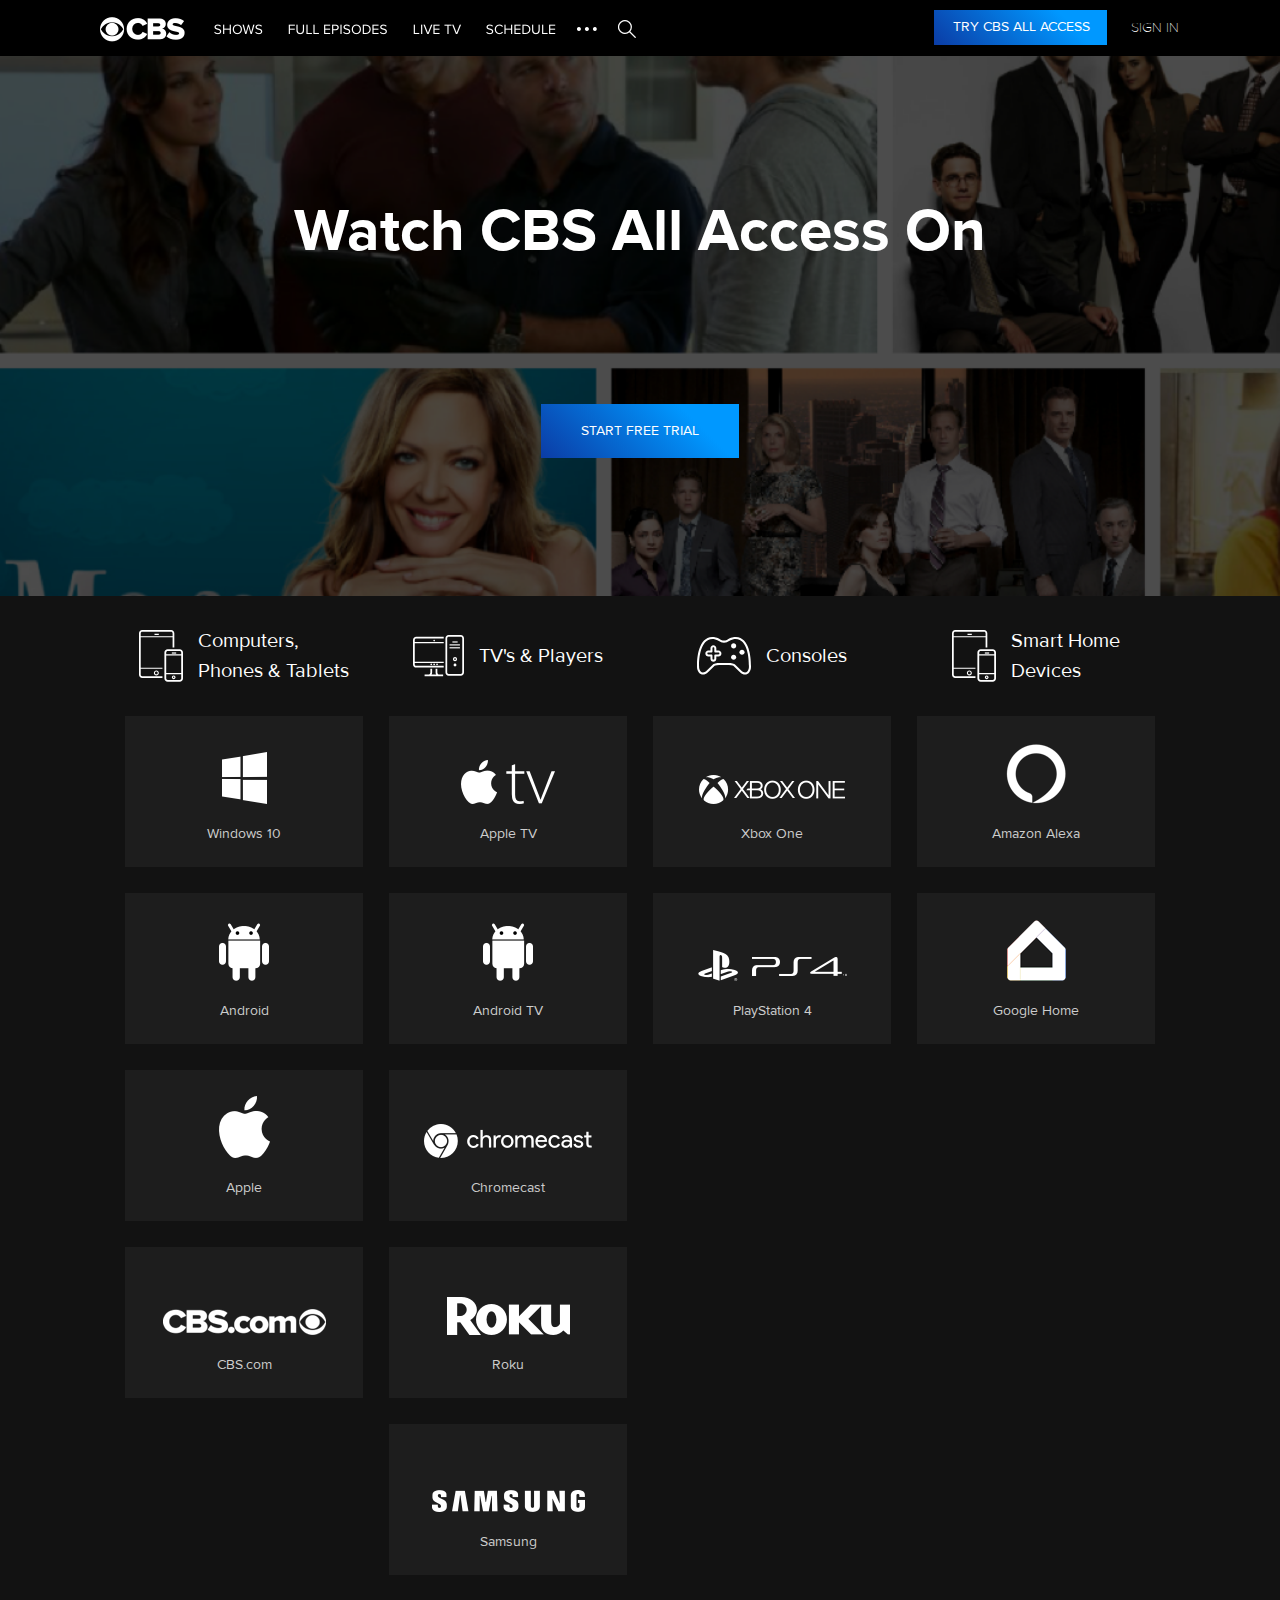
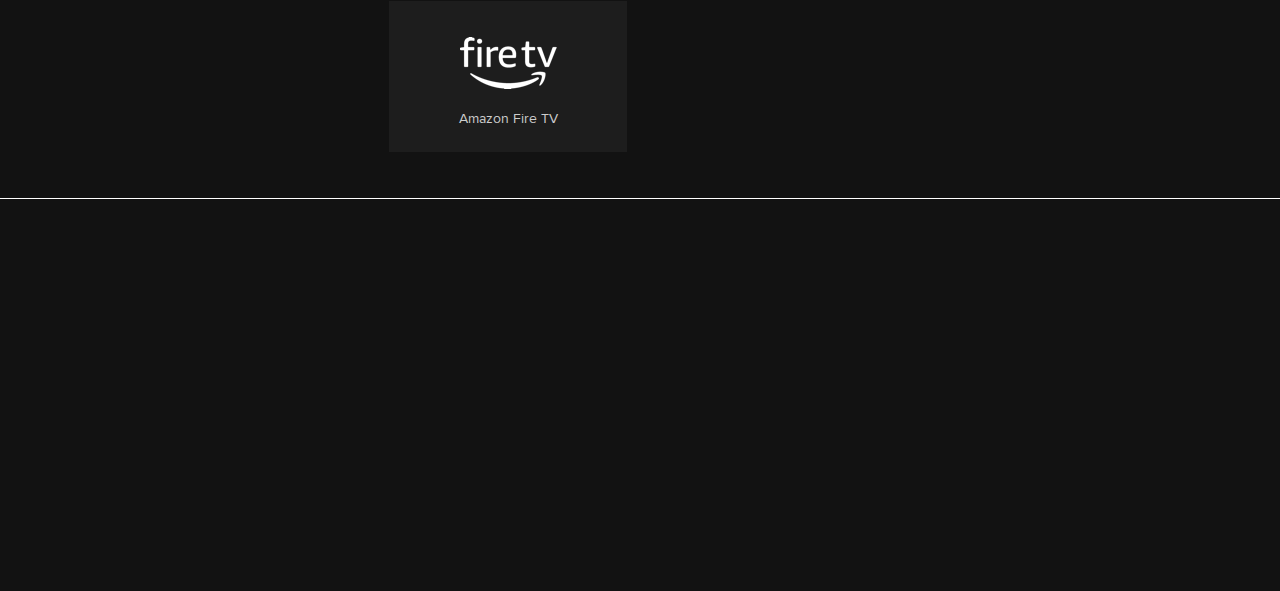
==== hover.html @ d626a12c "hover added" ====
<!doctype html>
<html lang="en">
<head>
  <!-- Required meta tags -->
  <meta charset="utf-8">
  <meta name="viewport" content="width=device-width, initial-scale=1, shrink-to-fit=no">

  <!-- Bootstrap CSS -->
  <link rel="stylesheet" href="https://maxcdn.bootstrapcdn.com/bootstrap/4.0.0/css/bootstrap.min.css" integrity="sha384-Gn5384xqQ1aoWXA+058RXPxPg6fy4IWvTNh0E263XmFcJlSAwiGgFAW/dAiS6JXm" crossorigin="anonymous">
  <link rel="stylesheet" href="./css/hover.css">

  <title>CBS All Access Devices</title>
</head>
<body>
  <nav class="navbar navbar sticky-top">
    <a class="navbar-brand" href="#">
      <img src="assets/web/nav-menu.png" class="nav-menu-web" height="25" alt="">
      <img src="assets/nav-menu-tablet.png" class="nav-menu-tablet" height="25" alt="">
      <img src="assets/mobile/logo.png" class="nav-menu-mobile" height="25" alt="">
    </a>
    <div class="nav-items">
      <button class="btn nav-button" id="nav-button">TRY CBS ALL ACCESS</button>
      <img src="assets/mobile/menu-btn.png" class="menu-btn" alt="">
      <h3>SIGN IN</h3>
    </div>

  </nav>
  <div class="container" id="header-img">
    <div class="header-content">
      <h1>Watch CBS All Access On</h1>
      <div class="content-slider">
        <div class="slider">
          <div class="mask">
            <ul>
              <li class="anim1">
                <div class="quote">Xbox One</div>
              </li>
              <li class="anim2">
                <div class="quote">PlayStation 4</div>
              </li>
              <li class="anim3">
                <div class="quote">CBS.com</div>
              </li>
              <li class="anim4">
                <div class="quote">Windows 10</div>
              </li>
              <li class="anim5">
                <div class="quote">Google Home</div>
              </li>
            </ul>
          </div>
        </div>
      </div>


      <button class="btn trial-button" id="header-btn">START FREE TRIAL</button>
    </div>
  </div>
  <div class="container" id="grid">
    <div class="row sticky-top-tabs" id="tabs-web">
      <div class="col-md-3 tab-web">
        <div class="tab-item selected" id="ctp">
          <img class="tab-comp white unselected" src="assets/web/phone.svg" alt="">
          <img class="tab-comp blue" src="assets/web/phone-selected.svg" alt="">
          <p class="tab-title">Computers, <br> Phones & Tablets</p>
        </div>
      </div>
      <div class="col-md-3 tab-web">
        <div class="tab-item" id="tvp">
          <img class="tab-comp white" src="assets/web/tv.svg" alt="">
          <img class="tab-comp blue unselected" src="assets/web/tv-selected.svg" alt="">
          <p class="tab-title">TV's & Players</p>
        </div>
      </div>
      <div class="col-md-3 tab-web">
        <div class="tab-item" id="consoles">
          <img class="tab-comp white" src="assets/web/console.svg" alt="">
          <img class="tab-comp blue unselected" src="assets/web/console-selected.svg" alt="">
          <p class="tab-title">Consoles</p>
        </div>
      </div>
      <div class="col-md-3 tab-web">
        <div class="tab-item" id="smarthome">
          <img class="tab-comp white" src="assets/web/phone.svg" alt="">
          <img class="tab-comp blue unselected" src="assets/web/phone-selected.svg" alt="">
          <p class="tab-title">Smart Home<br>Devices</p>
        </div>
      </div>
    </div>
    <div class="devices-web">
      <div class="row web">
        <div class="col-6 col-md-3">
          <div class="device" id="1">
            <div class="device-inner" id="1">
              <img src="assets/carat.png" class="carat" id="1">
              <div class="device-flex" id="1">
                <img src="assets/web/microsoft.png">
                <p class="device-name">Windows 10</p>
              </div>
            </div>
            <div class="dropdown w-btn" id="1">
              <button class="drop-btn">DOWNLOAD APP</button>
              <p class="help-text">Visit our <a href="#">Help Center</a></p>
              <p class="version-info">Windows 10+</p>
            </div>
          </div>
          <div class="device" id="2">
            <div class="device-inner" id="2">
              <img src="assets/carat.png" class="carat" id="2">
              <div class="device-flex" id="2">
                <img class="img-fluid"src="assets/web/android.png">
                <p class="device-name">Android</p>
              </div>
            </div>
            <div class="dropdown" id="2">
              <button class="drop-btn">DOWNLOAD APP</button>
              <p class="help-text">Visit our <a href="#">Help Center</a></p>
              <p class="version-info">Android 4.1+</p>
            </div>
          </div>
          <div class="device" id="3">
            <div class="device-inner" id="3">
              <img src="assets/carat.png" class="carat" id="3">
              <div class="device-flex" id="3">
                <img class="img-fluid" src="assets/web/apple.png">
                <p class="device-name">Apple</p>
              </div>
            </div>
            <div class="dropdown" id="3">
              <button class="drop-btn">DOWNLOAD APP</button>
              <p class="help-text">Visit our <a href="#">Help Center</a></p>
              <p class="version-info">iOS 9+</p>
            </div>
          </div>
          <div class="device" id="4">
            <div class="device-inner" id="4">
              <img src="assets/carat.png" class="carat" id="4">
              <div class="device-flex" id="4">
                <img class="img-fluid" src="assets/web/cbs.png">
                <p class="device-name">CBS.com</p>
              </div>
            </div>
            <div class="dropdown" id="4">
              <button class="drop-btn">DOWNLOAD APP</button>
              <p class="help-text">Visit our <a href="#">Help Center</a></p>
              <p class="version-info">Windows 10+</p>
            </div>
          </div>
        </div>
        <div class="col-6 col-md-3">
          <div class="device" id="5">
            <div class="device-inner" id="5">
              <img src="assets/carat.png" class="carat" id="5">
              <div class="device-flex" id="5">
                <img class="img-fluid" src="assets/web/appletv.png">
                <p class="device-name">Apple TV</p>
              </div>
            </div>
            <div class="dropdown no-btn" id="5">
              <button class="drop-btn">DOWNLOAD APP</button>
              <p class="help-text">Visit our <a href="#">Help Center</a></p>
              <p class="version-info">Windows 10+</p>
            </div>
          </div>
          <div class="device" id="6">
            <div class="device-inner" id="6">
              <img src="assets/carat.png" class="carat" id="6">
              <div class="device-flex" id="6">
                <img class="img-fluid" src="assets/web/android.png">
                <p class="device-name">Android TV</p>
              </div>
            </div>
            <div class="dropdown" id="6">
              <button class="drop-btn">DOWNLOAD APP</button>
              <p class="help-text">Visit our <a href="#">Help Center</a></p>
              <p class="version-info">Windows 10+</p>
            </div>
          </div>
          <div class="device" id="7">
            <div class="device-inner" id="7">
              <img src="assets/carat.png" class="carat" id="7">
              <div class="device-flex" id="7">
                <img class="img-fluid" src="assets/web/chromecast.png">
                <p class="device-name">Chromecast</p>
              </div>
            </div>
            <div class="dropdown" id="7">
              <button class="drop-btn">DOWNLOAD APP</button>
              <p class="help-text">Visit our <a href="#">Help Center</a></p>
              <p class="version-info">Windows 10+</p>
            </div>
          </div>
          <div class="device" id="8">
            <div class="device-inner" id="8">
              <img src="assets/carat.png" class="carat" id="8">
              <div class="device-flex" id="8">
                <img class="img-fluid" src="assets/web/roku.png">
                <p class="device-name">Roku</p>
              </div>
            </div>
            <div class="dropdown" id="8">
              <button class="drop-btn">DOWNLOAD APP</button>
              <p class="help-text">Visit our <a href="#">Help Center</a></p>
              <p class="version-info">Windows 10+</p>
            </div>
          </div>
          <div class="device" id="9">
            <div class="device-inner" id="9">
              <img src="assets/carat.png" class="carat" id="9">
              <div class="device-flex" id="9">
                <img class="img-fluid" src="assets/web/samsung.png">
                <p class="device-name">Samsung</p>
              </div>
            </div>
            <div class="dropdown" id="9">
              <button class="drop-btn">DOWNLOAD APP</button>
              <p class="help-text">Visit our <a href="#">Help Center</a></p>
              <p class="version-info">Windows 10+</p>
            </div>
          </div>
          <div class="device" id="10">
            <div class="device-inner" id="10">
              <img src="assets/carat.png" class="carat" id="10">
              <div class="device-flex" id="10">
                <img class="img-fluid" src="assets/web/firetv.png">
                <p class="device-name">Amazon Fire TV</p>
              </div>
            </div>
            <div class="dropdown" id="10">
              <button class="drop-btn">DOWNLOAD APP</button>
              <p class="help-text">Visit our <a href="#">Help Center</a></p>
              <p class="version-info">Windows 10+</p>
            </div>
          </div>
        </div>
        <div class="col-6 col-md-3">
          <div class="device" id="11">
            <div class="device-inner" id="11">
              <img src="assets/carat.png" class="carat" id="11">
              <div class="device-flex" id="11">
                <img class="img-fluid" src="assets/web/xbox-one.png">
                <p class="device-name">Xbox One</p>
              </div>
            </div>
            <div class="dropdown" id="11">
              <button class="drop-btn">DOWNLOAD APP</button>
              <p class="help-text">Visit our <a href="#">Help Center</a></p>
              <p class="version-info">Windows 10+</p>
            </div>
          </div>
          <div class="device" id="12">
            <div class="device-inner" id="12">
              <img src="assets/carat.png" class="carat" id="12">
              <div class="device-flex" id="12">
                <img class="img-fluid" src="assets/web/ps4.png">
                <p class="device-name">PlayStation 4</p>
              </div>
            </div>
            <div class="dropdown" id="12">
              <button class="drop-btn">DOWNLOAD APP</button>
              <p class="help-text">Visit our <a href="#">Help Center</a></p>
              <p class="version-info">Windows 10+</p>
            </div>
          </div>
        </div>
        <div class="col-6 col-md-3">
          <div class="device" id="13">
            <div class="device-inner" id="13">
              <img src="assets/carat.png" class="carat" id="13">
              <div class="device-flex" id="13">
                <img class="img-fluid" src="assets/web/alexa2.png">
                <p class="device-name">Amazon Alexa</p>
              </div>
            </div>
            <div class="dropdown" id="13">
              <button class="drop-btn">DOWNLOAD APP</button>
              <p class="help-text">Visit our <a href="#">Help Center</a></p>
              <p class="version-info">Windows 10+</p>
            </div>
          </div>
          <div class="device" id="14">
            <div class="device-inner" id="14">
              <img src="assets/carat.png" class="carat" id=14"">
              <div class="device-flex" id="14">
                <img class="img-fluid" src="assets/web/google-home.png">
                <p class="device-name">Google Home</p>
              </div>
            </div>
            <div class="dropdown" id="14">
              <button class="drop-btn">DOWNLOAD APP</button>
              <p class="help-text">Visit our <a href="#">Help Center</a></p>
              <p class="version-info">Windows 10+</p>
            </div>
          </div>
        </div>
      </div>
      <div class="section-header">Computers, Phones & Tablets</div>
      <div class="row mob mob-on" id="ctp-row">
        <div class="col-6 col-md-3">
          <div class="device" id="m1">
            <div class="device-inner" id="m1">
              <img src="assets/carat.png" class="carat" id="m1">
              <div class="device-flex" id="m1">
                <img src="assets/web/microsoft.png">
                <p class="device-name">Windows 10</p>
              </div>
            </div>
            <div class="dropdown w-btn" id="m1">
              <button class="drop-btn">DOWNLOAD APP</button>
              <p class="help-text">Visit our <a href="#">Help Center</a></p>
              <p class="version-info">Windows 10+</p>
            </div>
          </div>
          <div class="device" id="m3">
            <div class="device-inner" id="m3">
              <img src="assets/carat.png" class="carat" id="m3">
              <div class="device-flex" id="m3">
                <img class="img-fluid" src="assets/web/apple.png">
                <p class="device-name">Apple</p>
              </div>
            </div>
            <div class="dropdown" id="m3">
              <button class="drop-btn">DOWNLOAD APP</button>
              <p class="help-text">Visit our <a href="#">Help Center</a></p>
              <p class="version-info">iOS 9+</p>
            </div>
          </div>
        </div>
        <div class="col-6 col-md-3">
          <div class="device" id="m2">
            <div class="device-inner" id="m2">
              <img src="assets/carat.png" class="carat" id="m2">
              <div class="device-flex" id="m2">
                <img class="img-fluid"src="assets/web/android.png">
                <p class="device-name">Android</p>
              </div>
            </div>
            <div class="dropdown" id="m2">
              <button class="drop-btn">DOWNLOAD APP</button>
              <p class="help-text">Visit our <a href="#">Help Center</a></p>
              <p class="version-info">Android 4.1+</p>
            </div>
          </div>
          <div class="device" id="m4">
            <div class="device-inner" id="m4">
              <img src="assets/carat.png" class="carat" id="m4">
              <div class="device-flex" id="m4">
                <img class="img-fluid" src="assets/web/cbs.png">
                <p class="device-name">CBS.com</p>
              </div>
            </div>
            <div class="dropdown" id="m4">
              <button class="drop-btn">DOWNLOAD APP</button>
              <p class="help-text">Visit our <a href="#">Help Center</a></p>
              <p class="version-info">Windows 10+</p>
            </div>
          </div>
        </div>
      </div>
      <div class="row mob mob-off" id="tvp-row">
        <div class="col-6 col-md-3">
          <div class="device" id="m5">
            <div class="device-inner" id="m5">
              <img src="assets/carat.png" class="carat" id="m5">
              <div class="device-flex" id="m5">
                <img class="img-fluid" src="assets/web/appletv.png">
                <p class="device-name">Apple TV</p>
              </div>
            </div>
            <div class="dropdown no-btn" id="5">
              <button class="drop-btn">DOWNLOAD APP</button>
              <p class="help-text">Visit our <a href="#">Help Center</a></p>
              <p class="version-info">Windows 10+</p>
            </div>
          </div>
          <div class="device" id="m6">
            <div class="device-inner" id="m6">
              <img src="assets/carat.png" class="carat" id="m6">
              <div class="device-flex" id="m6">
                <img class="img-fluid" src="assets/web/android.png">
                <p class="device-name">Android TV</p>
              </div>
            </div>
            <div class="dropdown" id="m6">
              <button class="drop-btn">DOWNLOAD APP</button>
              <p class="help-text">Visit our <a href="#">Help Center</a></p>
              <p class="version-info">Windows 10+</p>
            </div>
          </div>
          <div class="device" id="m7">
            <div class="device-inner" id="m7">
              <img src="assets/carat.png" class="carat" id="m7">
              <div class="device-flex" id="m7">
                <img class="img-fluid" src="assets/web/chromecast.png">
                <p class="device-name">Chromecast</p>
              </div>
            </div>
            <div class="dropdown" id="m7">
              <button class="drop-btn">DOWNLOAD APP</button>
              <p class="help-text">Visit our <a href="#">Help Center</a></p>
              <p class="version-info">Windows 10+</p>
            </div>
          </div>
        </div>
        <div class="col-6 col-md-3">
          <div class="device" id="m8">
            <div class="device-inner" id="m8">
              <img src="assets/carat.png" class="carat" id="m8">
              <div class="device-flex" id="m8">
                <img class="img-fluid" src="assets/web/roku.png">
                <p class="device-name">Roku</p>
              </div>
            </div>
            <div class="dropdown" id="m8">
              <button class="drop-btn">DOWNLOAD APP</button>
              <p class="help-text">Visit our <a href="#">Help Center</a></p>
              <p class="version-info">Windows 10+</p>
            </div>
          </div>
          <div class="device" id="m9">
            <div class="device-inner" id="m9">
              <img src="assets/carat.png" class="carat" id="m9">
              <div class="device-flex" id="m9">
                <img class="img-fluid" src="assets/web/samsung.png">
                <p class="device-name">Samsung</p>
              </div>
            </div>
            <div class="dropdown" id="m9">
              <button class="drop-btn">DOWNLOAD APP</button>
              <p class="help-text">Visit our <a href="#">Help Center</a></p>
              <p class="version-info">Windows 10+</p>
            </div>
          </div>
          <div class="device" id="m10">
            <div class="device-inner" id="m10">
              <img src="assets/carat.png" class="carat" id="m10">
              <div class="device-flex" id="m10">
                <img class="img-fluid" src="assets/web/firetv.png">
                <p class="device-name">Amazon Fire TV</p>
              </div>
            </div>
            <div class="dropdown" id="m10">
              <button class="drop-btn">DOWNLOAD APP</button>
              <p class="help-text">Visit our <a href="#">Help Center</a></p>
              <p class="version-info">Windows 10+</p>
            </div>
          </div>
        </div>
      </div>
      <div class="row mob mob-off" id="consoles-row">
        <div class="col-6 col-md-3">
          <div class="device" id="m11">
            <div class="device-inner" id="11">
              <img src="assets/carat.png" class="carat" id="m11">
              <div class="device-flex" id="m11">
                <img class="img-fluid" src="assets/web/xbox-one.png">
                <p class="device-name">Xbox One</p>
              </div>
            </div>
            <div class="dropdown" id="m11">
              <button class="drop-btn">DOWNLOAD APP</button>
              <p class="help-text">Visit our <a href="#">Help Center</a></p>
              <p class="version-info">Windows 10+</p>
            </div>
          </div>
        </div>
        <div class="col-6 col-md-3">
          <div class="device" id="m12">
            <div class="device-inner" id="m12">
              <img src="assets/carat.png" class="carat" id="m12">
              <div class="device-flex" id="m12">
                <img class="img-fluid" src="assets/web/ps4.png">
                <p class="device-name">PlayStation 4</p>
              </div>
            </div>
            <div class="dropdown" id="m12">
              <button class="drop-btn">DOWNLOAD APP</button>
              <p class="help-text">Visit our <a href="#">Help Center</a></p>
              <p class="version-info">Windows 10+</p>
            </div>
          </div>
        </div>
      </div>
      <div class="row mob mob-off" id="smarthome-row">
        <div class="col-6 col-md-3">
          <div class="device" id="m13">
            <div class="device-inner" id="m13">
              <img src="assets/carat.png" class="carat" id="m13">
              <div class="device-flex" id="m13">
                <img class="img-fluid" src="assets/web/alexa2.png">
                <p class="device-name">Amazon Alexa</p>
              </div>
            </div>
            <div class="dropdown" id="m13">
              <button class="drop-btn">DOWNLOAD APP</button>
              <p class="help-text">Visit our <a href="#">Help Center</a></p>
              <p class="version-info">Windows 10+</p>
            </div>
          </div>
        </div>
        <div class="col-6 col-md-3">
          <div class="device" id="m14">
            <div class="device-inner" id="m14">
              <img src="assets/carat.png" class="carat" id="m14">
              <div class="device-flex" id="m14">
                <img class="img-fluid" src="assets/web/google-home.png">
                <p class="device-name">Google Home</p>
              </div>
            </div>
            <div class="dropdown" id="m14">
              <button class="drop-btn">DOWNLOAD APP</button>
              <p class="help-text">Visit our <a href="#">Help Center</a></p>
              <p class="version-info">Windows 10+</p>
            </div>
          </div>
        </div>
      </div>
    </div>
  </div>
</div>

<div class="footer"></div>
</div>


<!-- Optional JavaScript -->

<!-- jQuery first, then Popper.js, then Bootstrap JS -->
<script src="https://ajax.googleapis.com/ajax/libs/jquery/3.3.1/jquery.min.js"></script>
<script src="https://cdnjs.cloudflare.com/ajax/libs/popper.js/1.12.9/umd/popper.min.js" integrity="sha384-ApNbgh9B+Y1QKtv3Rn7W3mgPxhU9K/ScQsAP7hUibX39j7fakFPskvXusvfa0b4Q" crossorigin="anonymous"></script>
<script src="https://maxcdn.bootstrapcdn.com/bootstrap/4.0.0/js/bootstrap.min.js" integrity="sha384-JZR6Spejh4U02d8jOt6vLEHfe/JQGiRRSQQxSfFWpi1MquVdAyjUar5+76PVCmYl" crossorigin="anonymous"></script>
<script>

//Script for triggering carat and dropdown changes on click
// $(".device-inner").click(function(event){
//   var id = event.target.parentNode.id;
//   var dropdown = $("#" + id + " .dropdown");
//   var carat = $("#" + id + " .carat");
//   $(".dropdown").css('height', '0px');
//   $(".carat").css("transform", 'rotate(0deg)');
//   var height = dropdown.css('height');
//   height == "0px" ? dropdown.css('height', "151px") : dropdown.css('height', "0px");
//   height == "0px" ? carat.css('transform', "rotate(180deg)") : carat.css('transform', "rotate(0deg)")
//   goToByScroll(dropdown);
// });

$(function(){
  if($(window).width() < 768){
    $('#tabs-web').removeClass('sticky-top-tabs')
  } else {
    $('#tabs-web').addClass('sticky-top-tabs')
  }
});



$(function(){
  $('.tab-item').click(function(event){
    if($(window).width() < 768){
      var id = event.currentTarget.id;
      console.log(id);
      var div = $("#" + id + "-row");
      $('.mob-on').toggleClass('mob-off');
      $('.mob-on').toggleClass('mob-on');
      div.toggleClass('mob-off');
      div.toggleClass('mob-on');

      $('.selected').toggleClass('selected');
      $('#' + id ).toggleClass('selected');

      $('.blue').addClass('unselected');
      $('.white').removeClass('unselected');
      $('#' + id + " > .white").toggleClass('unselected');
      $('#' + id + " > .blue").toggleClass('unselected');

      switch (id){
        case 'ctp':
        $('.section-header').empty();
        $('.section-header').html('Computers, Phones & Tablets');
        break;
        case 'tvp':
        $('.section-header').html('TV\'s & Players');
        break;
        case 'consoles':
        $('.section-header').html('Consoles');
        break;
        case 'smarthome':
        $('.section-header').html('Smart Home Devices');
        break;
        default: break;
      }
    }
  });
});

// function goToByScroll(div) {
//   // Scroll
//   console.log()
//   if($(window).width() < 768){
//     console.log(div.position());
//     $('html,body').animate({
//       scrollTop: div.position().top - 151
//     }, 'slow');
//   }
// }



</script>
</body>
</html>
---- css/hover.css ----
/* FONT IMPORT */
@font-face {
  font-family: "ProximaNova";
  src: url("../fonts/ProximaNova-Reg.ttf");
  font-weight: normal;
  font-style: normal;
}

@font-face {
  font-family: "ProximaNova";
  src: url("../fonts/ProximaNova-Light.ttf");
  font-weight: 200;
  font-style: normal;
}

@font-face {
  font-family: "ProximaNova";
  src: url("../fonts/ProximaNova-Thin.ttf");
  font-weight: 100;
  font-style: normal;
}

@font-face {
  font-family: "ProximaNova";
  src: url("../fonts/ProximaNova-Bold.ttf");
  font-weight: 700;
  font-style: normal;
}

@font-face {
  font-family: "ProximaNova";
  src: url("../fonts/ProximaNova-Sbold.ttf");
  font-weight: 600;
  font-style: normal;
}

@font-face {
  font-family: "ProximaNova";
  src: url("../fonts/ProximaNova-Black.ttf");
  font-weight: 900;
  font-style: normal;
}



body{
  background-color: #121212;
  font-family: "ProximaNova";
}

h1{
  font-size: 60px;
  font-weight: 700;
  margin-bottom: -5px;
}

h2{
  font-size: 60px;
  font-weight: normal;
}

h3{
  font-size: 14px;
  font-weight: 100;
  margin: 20px 0px 19px 24px;
  color: white;
}

.devices-web .col{
  background-color: #1D1D1D;
  height: 189px;
}

.nav-menu-web{
  padding-left: 100px;
}

.nav-menu-tablet{
  display: none;
  padding-left: 41px;
}

.nav-menu-mobile{
  display: none;
  padding-left: 20px;
}

/* .devices-web .col:hover{
  background-color: #1A1A1A
} */

.sticky-top-tabs{
  position: -webkit-sticky;
  position: sticky;
  top: 55px;
  z-index: 1020;
}

.navbar{
  background-color: #000000;
  height: 56px;
  display: flex;
  align-items: center;
  padding: 0 0 0 0;
}

.nav-items{
  display: flex;
  justify-content: flex-end;
  align-items: center;
  margin-right: 101px;
}

.navbar-brand{
  margin:0 0 0 0;
}

.menu-btn{
  display: none;
}

.tab-web{
  background-color: #121212;
  color: white;
  text-align: left;
  font-size: 20px;
  font-weight: 300;
  height: 120px;
  padding: 0px 0px 0px 0px !important;
}

.tab-item{
  display: flex;
  flex-direction: row;
  align-items: center;
  justify-content: center;
  width: 100%;
  height: 100%;
}

.tab-title{
  font-family: "ProximaNova";
  font-weight: 500;
  font-size: 20px;
  margin: 0px 0px 0px 15px;
}

.footer{
  width: 100%;
  height: 393px;
  border-top: 1px;
  border-top-style: solid;
  border-top-color: white;
}

/*Device Card Styles*/

#grid{
  max-width: 1056px;
  margin: 0 auto;
}

.carat{
  position: relative;
  top: calc(95% - 22px);
  right: 0;
  margin-right: 18px;
  transform: rotate(0px);
  transition: transform 0.5s;
}

.device-inner{
  height: 151px;
  color: white;
  background-color: #1D1D1D;
}

.device{
  position: relative;
  padding-bottom: 26px;
}

.device:hover .device-inner{
  /* display: none; */
}

.device:hover .dropdown{
  opacity: 1.0 !important;
  z-index: 100;
}

.device-none{
  height: 151px;
  color: white;
  background-color: #121212;
}

.device-flex{
  display: flex;
  flex-direction: column;
  align-items: center;
  justify-content: flex-end;
  height: 100%;
  width: 100%
}

.device-name{
  margin: 20px 0px 22px 0px;
  font-size: 14px;
  font-weight: normal;
  color: #CDCDCD;
}

/* .device-inner:hover{
  background-color: #333333;
} */

.logo{
  margin:0 auto;
  text-align: center;
}

.col-md-3{
  padding: 0px 13px 20px 13px;
  background-color: #121212
}

.carat{
  float: right;
  display: none;
}

.dropdown{
  position: absolute;
  display: flex;
  top: 0px;
  left: 0px;
  justify-content: flex-end;
  align-items: center;
  flex-direction: column;
  background-image: linear-gradient(45deg, #0b3ca5, #0098ff 76%);
  width: 100%;
  overflow: hidden;
  height: 151px;
  transition: all .5s ease-in-out;
   -moz-transition: all .5s ease-in-out;
   -webkit-transition: all .5s ease-in-out;
  opacity: 0;
  z-index: -10;
}

.no-btn > .help-text{
  margin-top: 59px;
}

.no-btn > .version-info{
  margin-bottom: 58px;
}

.drop-btn{
  color: white;
  background-color: rgba(0,0,0,0);
  font-size: 12px;
  font-weight: 500;
  border-width: 1px;
  border-color: white;
  padding: 11px 20px 11px 20px;
  line-height: 15px;
  letter-spacing: 0.4px;
  margin-bottom: 25px;
  margin-top: 31px;
  transition: all 0.5s;
}

@media screen and (min-device-width : 767px) {

  .drop-btn:hover{
  color: #1056c9;
  background-color: #fff;
  border-color: white;
}
}

.help-text{
  font-size: 12px;
  font-weight: 500;
  color: white;
  margin-bottom: 4px;
  line-height: 15px;
  letter-spacing: 0.4px;
}

a{
  color: white;
  font-weight: 400;
  transition: font-weight 0.2s;
  text-decoration: underline;
}

a:hover{
  color: white;
  font-weight: 600;
}

.version-info{
  font-size: 12px;
  font-weight: 300;
  color: white;
  opacity: 0.55;
  text-align: center;
  margin-bottom: 25px;
  line-height: 15px;
  margin-right: 34px;
  margin-left: 34px;
}
/* End Device Card Styles */

#header-img{
  max-width: 100%;
  width: 100%;
  height: 60vh;
  background-image: url(../assets/headerimg.png);
  background-repeat: no-repeat;
  background-size: cover;
  display: flex;
  justify-content: center;
  align-items: center;
  margin: 0px 0px 0px 0px;
}

.header-content{
  color: white;
  text-align: center;
}


.btn{
  background: linear-gradient(45deg, #0b3ca5, #0098ff 76%);
  border-radius: 0px;
  color: white;
  border: 0px;
  font-size: 14px;
  font-weight: 400;
  transition: all 0.5s fade;
  -webkit-transition: all 0.5s fade;
  -moz-transition: all 0.5s fade;
  -o-transition: all 0.5s fade;
}

.btn:hover{
  background: linear-gradient(135deg, #1056c9, #0098ff);
}

.trial-button{
  padding: 17px 40px 16px 40px;
  margin-top: 42px;
}

.nav-button{
  padding: 9px 12px 9px 13px;
  line-height: 17px;
  width: 173px;
  height: 35px;
}

.mob{
  display: none;
}

.blue{
  display: none;
}

.section-header{
  font-size: 18px;
  font-weight: normal;
  color: white;
  display: none;
}


/* MOBILE STYLES */

@media screen and (max-device-width : 767px) {
  /* Styles */

  .navbar{
    height: 57px;
  }

  .trial-button{
    line-height: 15px;
    font-size: 12px;
    letter-spacing: 0.4;
    padding: 11px 25px 10px 25px;
  }

  .row{
    flex-wrap: inherit;
  }

  h3{
    display: none;
  }

  /* .dropdown{
    scroll-snap-coordinate: 240px 240px;
  } */

  .menu-btn{
    display: inherit;
    margin-left: 24px;
    width: 22px;
    height: 23px;

  }

  .nav-button{
    width: 144px;
    height: 30px;
    font-size: 11px;
    line-height: 13px;
  }

  .nav-items{
    margin-right: 20px;
    margin-left: 3px;
  }

  .nav-menu-mobile{
    display: inherit;
  }

  .nav-menu-web{
    display: none;
  }

.section-header{
  display: inherit;
  margin-top: 7px;
  margin-bottom: 7px;
  text-align: left;
  margin-left: -10px;
}

  .footer{
    height: 301px;
  }

  #nav-button{
    height: 30px;
    width: 143.11px;
  }

  #header-btn{
    margin-top: -90px;
    font-size: 12px;
    font-weight: 500;
    line-height: 15px;
    letter-spacing: 0.4;
    z-index: 1;
  }

  .col-md-3{
    padding: 0px 1px 0px 1px;
    width: 25vw;
  }

  .device{
    padding-bottom: 1px;
  }

  #grid{
    max-width: calc(100vw - 43px);
    margin-left: 21px;
    margin-right: 22px;
  }

  /* .device-inner:hover{
    background-color: #1D1D1D;
  } */

  .tab-comp{
    max-width: 70%;
    height: auto;
  }

  h1{
    font-size: 20px;
    font-weight: 500;
    margin-left: 5px;
    margin-right: 5px;
  }

  .slider li{
    width: 100% !important;
  }

  .content-slider{
    height: 30px;
    z-index: -1;
  }

  .mask{
    height: 50px !important;
  }

  .quote{
    font-size: 20px !important;
    font-weight: 500 !important;
    position: relative;
  }

  #header-img{
    height: 35vh !important;
  }

  .img-fluid{
    max-width: 90%;
    height: auto;
  }

  .tab-title{
    display: none;
  }

  .selected{
    border-bottom: 3px;
    border-bottom-style: solid;
    border-bottom-color: #0092F3;
  }

  .web{
    display: none;
  }

  .mob-on{
    display: flex;
  }

  .blue{
    display: flex;
  }

  .unselected{
    display: none;
  }
}



/*END MOBILE STYLES*/

/* TABLET STYLES */
@media screen and (min-device-width : 768px)and (max-device-width : 1050px){

  .device-name{
    font-size: 16px;
    font-weight: normal;
  }

  .nav-items{
    margin-right: 40px;
  }

  .col-md-3{
    padding: 0px 10px 0px 10px;
    width: 25vw;
  }

  .nav-menu-web{
    display: none;
  }

  .nav-menu-tablet{
    display: inline;
  }
}
/* END TABLET STYLES */

/* Scrolling Text Styles */
.content-slider {
  width: 100%;
  height: 100px;
}

.slider {
  height: 100px;
  width: 100%;
  overflow: visible;
  position: relative;
}

.mask {
  overflow: hidden;
  height: 100px;
}

.slider ul {
  margin: 0;
  padding: 0;
  position: relative;
}

.slider li {
  width: 680px;
  height: 320px;
  position: absolute;
  top: -100px;
  list-style: none;
}

.slider .quote {
  font-size: 60px;
  font-weight: 700;
}

.slider li.anim1 {
  -moz-animation: cycle 15s linear infinite;
  -webkit-animation: cycle 15s linear infinite;
  animation: cycle 15s linear infinite;
}

.slider li.anim2 {
  -moz-animation: cycle2 15s linear infinite;
  -webkit-animation: cycle2 15s linear infinite;
  animation: cycle2 15s linear infinite;
}

.slider li.anim3 {
  -moz-animation: cycle3 15s linear infinite;
  -webkit-animation: cycle3 15s linear infinite;
  animation: cycle3 15s linear infinite;
}

.slider li.anim4 {
  -moz-animation: cycle4 15s linear infinite;
  -webkit-animation: cycle4 15s linear infinite;
  animation: cycle4 15s linear infinite;
}

.slider li.anim5 {
  -moz-animation: cycle5 15s linear infinite;
  -webkit-animation: cycle5 15s linear infinite;
  animation: cycle5 15s linear infinite;
}

.slider:hover li {
  -moz-animation-play-state: paused;
  -webkit-animation-play-state: paused;
  animation-play-state: paused;
}

@-moz-keyframes cycle {
  0% {
    top: 0px;
  }
  4% {
    top: 0px;
  }
  16% {
    top: 0px;
    opacity: 1;
    z-index: 0;
  }
  20% {
    top: 100px;
    opacity: 0;
    z-index: 0;
  }
  21% {
    top: -100px;
    opacity: 0;
    z-index: -1;
  }
  92% {
    top: -100px;
    opacity: 0;
    z-index: 0;
  }
  96% {
    top: -100px;
    opacity: 0;
  }
  100% {
    top: 0px;
    opacity: 1;
  }
}

@-moz-keyframes cycle2 {
  0% {
    top: -100px;
    opacity: 0;
  }
  16% {
    top: -100px;
    opacity: 0;
  }
  20% {
    top: 0px;
    opacity: 1;
  }
  24% {
    top: 0px;
    opacity: 1;
  }
  36% {
    top: 0px;
    opacity: 1;
    z-index: 0;
  }
  40% {
    top: 100px;
    opacity: 0;
    z-index: 0;
  }
  41% {
    top: -100px;
    opacity: 0;
    z-index: -1;
  }
  100% {
    top: -100px;
    opacity: 0;
    z-index: -1;
  }
}

@-moz-keyframes cycle3 {
  0% {
    top: -100px;
    opacity: 0;
  }
  36% {
    top: -100px;
    opacity: 0;
  }
  40% {
    top: 0px;
    opacity: 1;
  }
  44% {
    top: 0px;
    opacity: 1;
  }
  56% {
    top: 0px;
    opacity: 1;
  }
  60% {
    top: 100px;
    opacity: 0;
    z-index: 0;
  }
  61% {
    top: -100px;
    opacity: 0;
    z-index: -1;
  }
  100% {
    top: -100px;
    opacity: 0;
    z-index: -1;
  }
}

@-moz-keyframes cycle4 {
  0% {
    top: -100px;
    opacity: 0;
  }
  56% {
    top: -100px;
    opacity: 0;
  }
  60% {
    top: 0px;
    opacity: 1;
  }
  64% {
    top: 0px;
    opacity: 1;
  }
  76% {
    top: 0px;
    opacity: 1;
    z-index: 0;
  }
  80% {
    top: 100px;
    opacity: 0;
    z-index: 0;
  }
  81% {
    top: -100px;
    opacity: 0;
    z-index: -1;
  }
  100% {
    top: -100px;
    opacity: 0;
    z-index: -1;
  }
}

@-moz-keyframes cycle5 {
  0% {
    top: -100px;
    opacity: 0;
  }
  76% {
    top: -100px;
    opacity: 0;
  }
  80% {
    top: 0px;
    opacity: 1;
  }
  84% {
    top: 0px;
    opacity: 1;
  }
  96% {
    top: 0px;
    opacity: 1;
    z-index: 0;
  }
  100% {
    top: 100px;
    opacity: 0;
    z-index: 0;
  }
}

@-webkit-keyframes cycle {
  0% {
    top: 0px;
  }
  4% {
    top: 0px;
  }
  16% {
    top: 0px;
    opacity: 1;
    z-index: 0;
  }
  20% {
    top: 100px;
    opacity: 0;
    z-index: 0;
  }
  21% {
    top: -100px;
    opacity: 0;
    z-index: -1;
  }
  50% {
    top: -100px;
    opacity: 0;
    z-index: -1;
  }
  92% {
    top: -100px;
    opacity: 0;
    z-index: 0;
  }
  96% {
    top: -100px;
    opacity: 0;
  }
  100% {
    top: 0px;
    opacity: 1;
  }
}

@-webkit-keyframes cycle2 {
  0% {
    top: -100px;
    opacity: 0;
  }
  16% {
    top: -100px;
    opacity: 0;
  }
  20% {
    top: 0px;
    opacity: 1;
  }
  24% {
    top: 0px;
    opacity: 1;
  }
  36% {
    top: 0px;
    opacity: 1;
    z-index: 0;
  }
  40% {
    top: 100px;
    opacity: 0;
    z-index: 0;
  }
  41% {
    top: -100px;
    opacity: 0;
    z-index: -1;
  }
  100% {
    top: -100px;
    opacity: 0;
    z-index: -1;
  }
}

@-webkit-keyframes cycle3 {
  0% {
    top: -100px;
    opacity: 0;
  }
  36% {
    top: -100px;
    opacity: 0;
  }
  40% {
    top: 0px;
    opacity: 1;
  }
  44% {
    top: 0px;
    opacity: 1;
  }
  56% {
    top: 0px;
    opacity: 1;
    z-index: 0;
  }
  60% {
    top: 100px;
    opacity: 0;
    z-index: 0;
  }
  61% {
    top: -100px;
    opacity: 0;
    z-index: -1;
  }
  100% {
    top: -100px;
    opacity: 0;
    z-index: -1;
  }
}

@-webkit-keyframes cycle4 {
  0% {
    top: -100px;
    opacity: 0;
  }
  56% {
    top: -100px;
    opacity: 0;
  }
  60% {
    top: 0px;
    opacity: 1;
  }
  64% {
    top: 0px;
    opacity: 1;
  }
  76% {
    top: 0px;
    opacity: 1;
    z-index: 0;
  }
  80% {
    top: 100px;
    opacity: 0;
    z-index: 0;
  }
  81% {
    top: -100px;
    opacity: 0;
    z-index: -1;
  }
  100% {
    top: -100px;
    opacity: 0;
    z-index: -1;
  }
}

@-webkit-keyframes cycle5 {
  0% {
    top: -100px;
    opacity: 0;
  }
  76% {
    top: -100px;
    opacity: 0;
  }
  80% {
    top: 0px;
    opacity: 1;
  }
  84% {
    top: 0px;
    opacity: 1;
  }
  96% {
    top: 0px;
    opacity: 1;
    z-index: 0;
  }
  100% {
    top: 100px;
    opacity: 0;
    z-index: 0;
  }
}
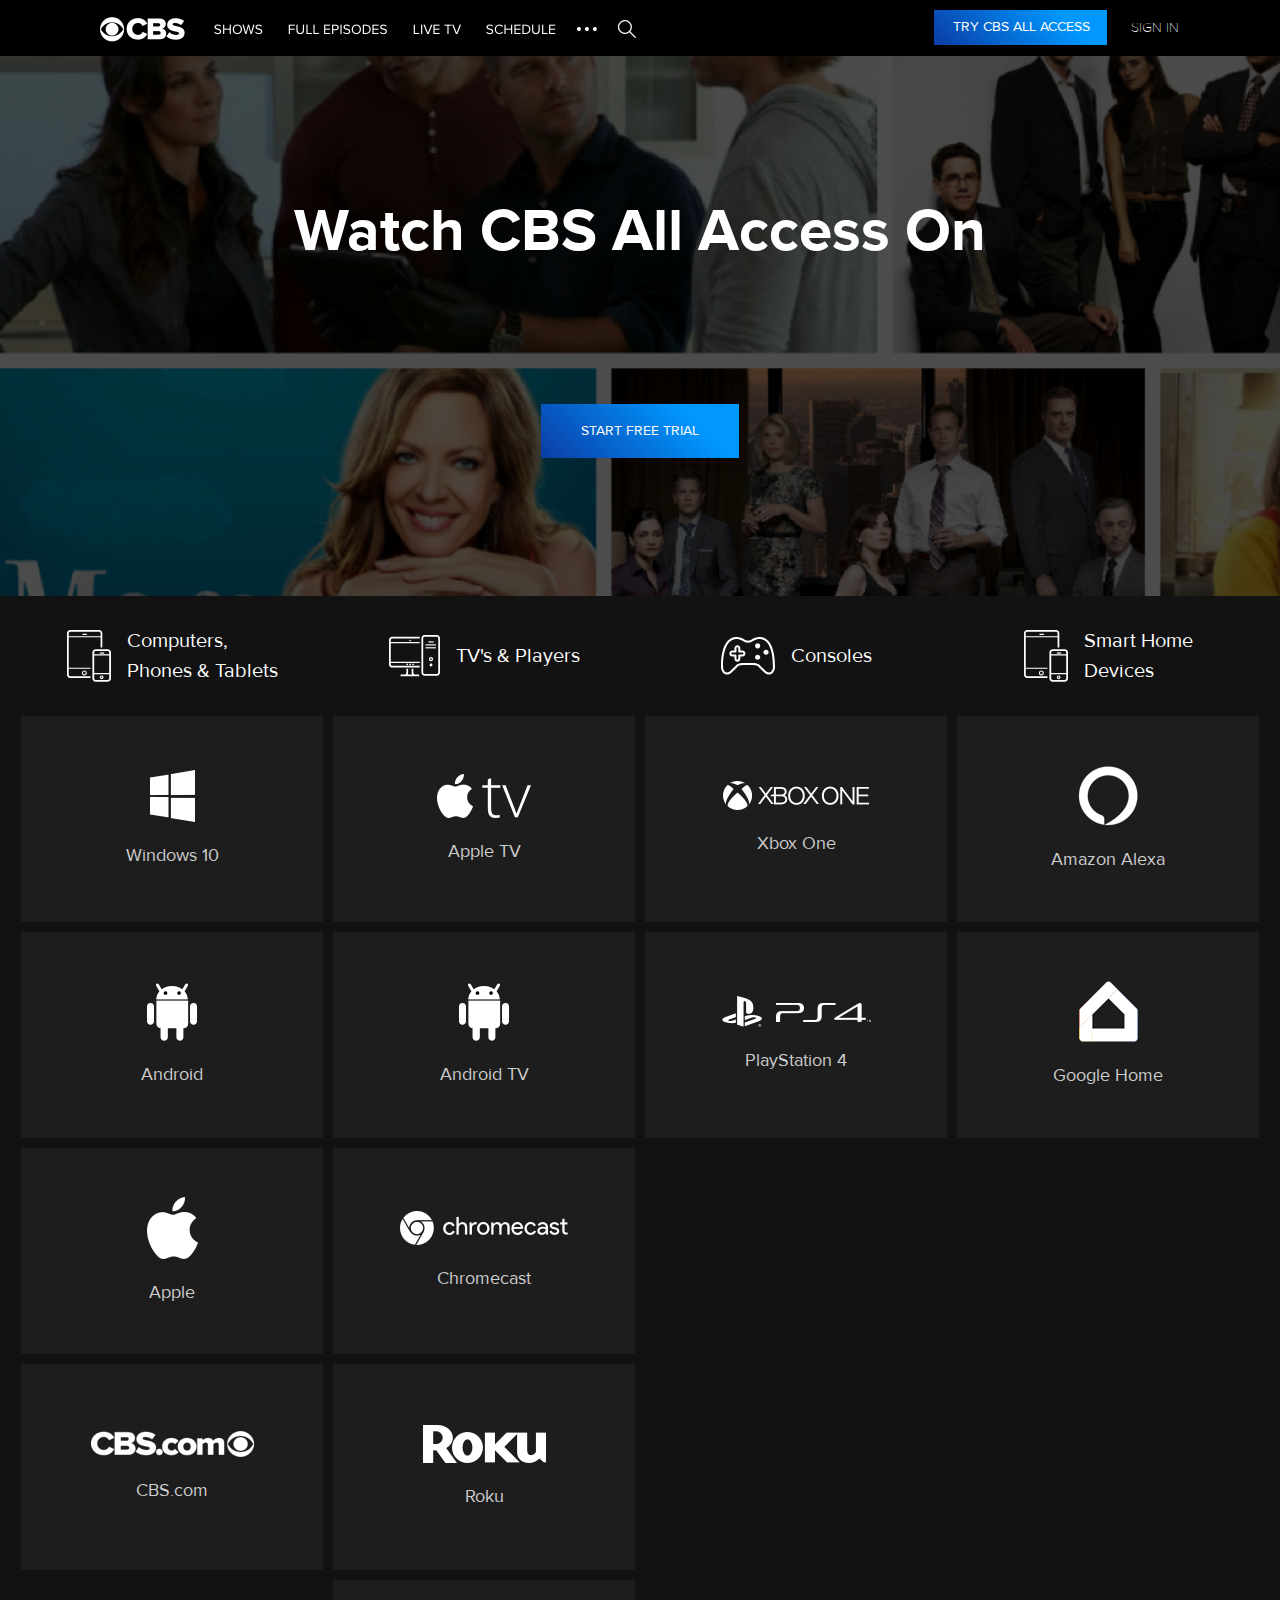
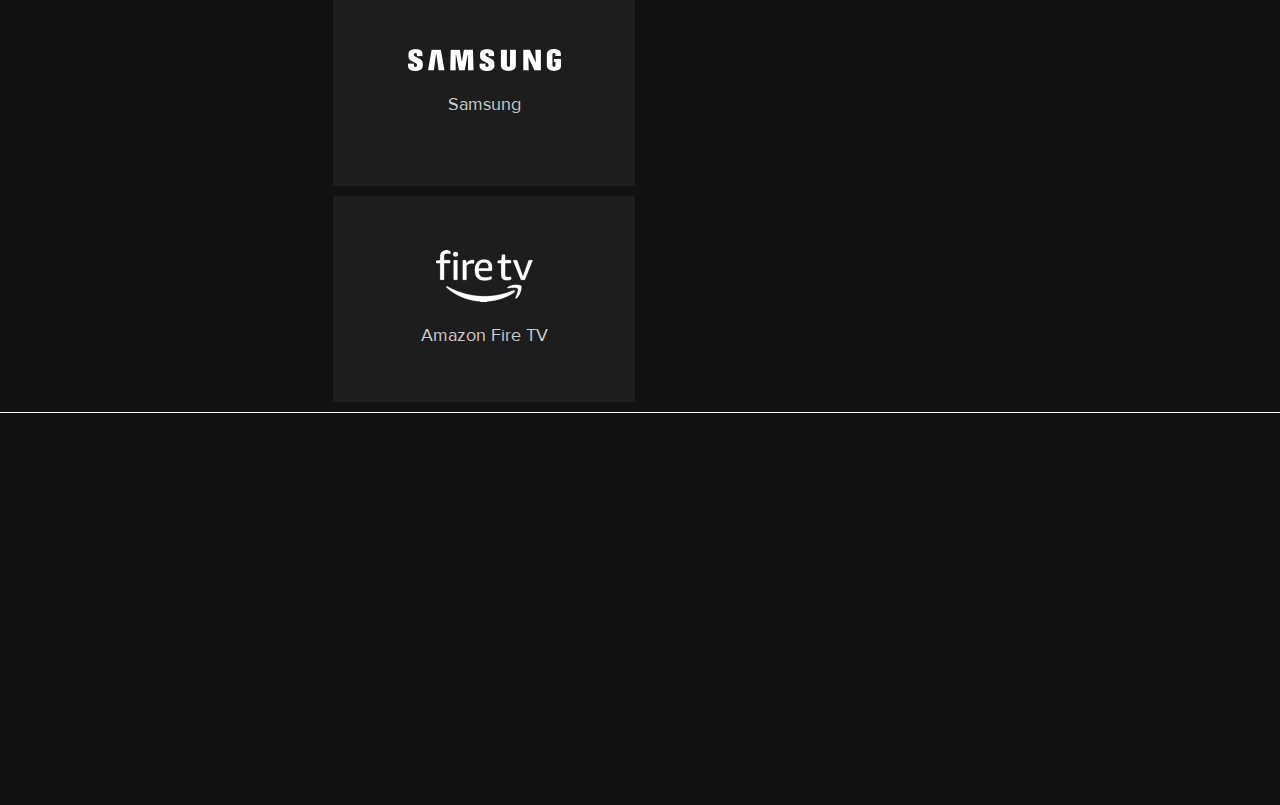
==== commit b119ee1a: "finished hover" ====
--- a/hover.html
+++ b/hover.html
@@ -99,6 +99,7 @@
               </div>
             </div>
             <div class="dropdown w-btn" id="1">
+              <p class="device-name drop-text">Windows 10</p>
               <button class="drop-btn">DOWNLOAD APP</button>
               <p class="help-text">Visit our <a href="#">Help Center</a></p>
               <p class="version-info">Windows 10+</p>
@@ -113,6 +114,7 @@
               </div>
             </div>
             <div class="dropdown" id="2">
+              <p class="device-name drop-text">Android</p>
               <button class="drop-btn">DOWNLOAD APP</button>
               <p class="help-text">Visit our <a href="#">Help Center</a></p>
               <p class="version-info">Android 4.1+</p>
@@ -127,6 +129,7 @@
               </div>
             </div>
             <div class="dropdown" id="3">
+              <p class="device-name drop-text">Apple</p>
               <button class="drop-btn">DOWNLOAD APP</button>
               <p class="help-text">Visit our <a href="#">Help Center</a></p>
               <p class="version-info">iOS 9+</p>
@@ -135,15 +138,19 @@
           <div class="device" id="4">
             <div class="device-inner" id="4">
               <img src="assets/carat.png" class="carat" id="4">
-              <div class="device-flex" id="4">
-                <img class="img-fluid" src="assets/web/cbs.png">
-                <p class="device-name">CBS.com</p>
+              <div class='device-inner'>
+                <div class="device-flex" id="4">
+                  <img class="img-fluid" src="assets/web/cbs.png">
+                  <p class="device-name">CBS.com</p>
+                </div>
               </div>
             </div>
             <div class="dropdown" id="4">
-              <button class="drop-btn">DOWNLOAD APP</button>
-              <p class="help-text">Visit our <a href="#">Help Center</a></p>
-              <p class="version-info">Windows 10+</p>
+              <div class='dropdown-inner'>
+                <button class="drop-btn">DOWNLOAD APP</button>
+                <p class="help-text">Visit our <a href="#">Help Center</a></p>
+                <p class="version-info">Windows 10+</p>
+              </div>
             </div>
           </div>
         </div>
@@ -157,9 +164,11 @@
               </div>
             </div>
             <div class="dropdown no-btn" id="5">
-              <button class="drop-btn">DOWNLOAD APP</button>
-              <p class="help-text">Visit our <a href="#">Help Center</a></p>
-              <p class="version-info">Windows 10+</p>
+              <div class='dropdown-inner'>
+                <button class="drop-btn">DOWNLOAD APP</button>
+                <p class="help-text">Visit our <a href="#">Help Center</a></p>
+                <p class="version-info">Windows 10+</p>
+              </div>
             </div>
           </div>
           <div class="device" id="6">
@@ -171,9 +180,11 @@
               </div>
             </div>
             <div class="dropdown" id="6">
-              <button class="drop-btn">DOWNLOAD APP</button>
-              <p class="help-text">Visit our <a href="#">Help Center</a></p>
-              <p class="version-info">Windows 10+</p>
+              <div class='dropdown-inner'>
+                <button class="drop-btn">DOWNLOAD APP</button>
+                <p class="help-text">Visit our <a href="#">Help Center</a></p>
+                <p class="version-info">Windows 10+</p>
+              </div>
             </div>
           </div>
           <div class="device" id="7">
@@ -185,9 +196,11 @@
               </div>
             </div>
             <div class="dropdown" id="7">
-              <button class="drop-btn">DOWNLOAD APP</button>
-              <p class="help-text">Visit our <a href="#">Help Center</a></p>
-              <p class="version-info">Windows 10+</p>
+              <div class='dropdown-inner'>
+                <button class="drop-btn">DOWNLOAD APP</button>
+                <p class="help-text">Visit our <a href="#">Help Center</a></p>
+                <p class="version-info">Windows 10+</p>
+              </div>
             </div>
           </div>
           <div class="device" id="8">
@@ -199,9 +212,12 @@
               </div>
             </div>
             <div class="dropdown" id="8">
-              <button class="drop-btn">DOWNLOAD APP</button>
-              <p class="help-text">Visit our <a href="#">Help Center</a></p>
-              <p class="version-info">Windows 10+</p>
+              <div class='dropdown-inner'>
+
+                <button class="drop-btn">DOWNLOAD APP</button>
+                <p class="help-text">Visit our <a href="#">Help Center</a></p>
+                <p class="version-info">Windows 10+</p>
+              </div>
             </div>
           </div>
           <div class="device" id="9">
@@ -213,9 +229,11 @@
               </div>
             </div>
             <div class="dropdown" id="9">
-              <button class="drop-btn">DOWNLOAD APP</button>
-              <p class="help-text">Visit our <a href="#">Help Center</a></p>
-              <p class="version-info">Windows 10+</p>
+              <div class='dropdown-inner'>
+                <button class="drop-btn">DOWNLOAD APP</button>
+                <p class="help-text">Visit our <a href="#">Help Center</a></p>
+                <p class="version-info">Windows 10+</p>
+              </div>
             </div>
           </div>
           <div class="device" id="10">
@@ -227,9 +245,11 @@
               </div>
             </div>
             <div class="dropdown" id="10">
-              <button class="drop-btn">DOWNLOAD APP</button>
-              <p class="help-text">Visit our <a href="#">Help Center</a></p>
-              <p class="version-info">Windows 10+</p>
+              <div class='dropdown-inner'>
+                <button class="drop-btn">DOWNLOAD APP</button>
+                <p class="help-text">Visit our <a href="#">Help Center</a></p>
+                <p class="version-info">Windows 10+</p>
+              </div>
             </div>
           </div>
         </div>
--- a/css/hover.css
+++ b/css/hover.css
@@ -124,7 +124,7 @@
   color: white;
   text-align: left;
   font-size: 20px;
-  font-weight: 300;
+  font-weight: normal;
   height: 120px;
   padding: 0px 0px 0px 0px !important;
 }
@@ -142,7 +142,7 @@
   font-family: "ProximaNova";
   font-weight: 500;
   font-size: 20px;
-  margin: 0px 0px 0px 15px;
+  margin: 0px 0px 0px 16px;
 }
 
 .footer{
@@ -156,7 +156,7 @@
 /*Device Card Styles*/
 
 #grid{
-  max-width: 1056px;
+  max-width: 1248px;
   margin: 0 auto;
 }
 
@@ -170,14 +170,18 @@
 }
 
 .device-inner{
-  height: 151px;
+  /* display: flex;
+  flex-direction: column;
+  align-items: center;
+  justify-content: center; */
+  height: 206px;
   color: white;
   background-color: #1D1D1D;
 }
 
 .device{
   position: relative;
-  padding-bottom: 26px;
+  padding-bottom: 10px;
 }
 
 .device:hover .device-inner{
@@ -199,16 +203,21 @@
   display: flex;
   flex-direction: column;
   align-items: center;
-  justify-content: flex-end;
-  height: 100%;
-  width: 100%
+  justify-content: center;
 }
 
 .device-name{
-  margin: 20px 0px 22px 0px;
-  font-size: 14px;
-  font-weight: normal;
+  margin: 20px 0px 0px 0px;
+  font-size: 18px;
+  font-weight: 500;
   color: #CDCDCD;
+}
+
+.device-inner{
+  display: flex;
+  flex-direction: column;
+  align-items: center;
+  justify-content: center;
 }
 
 /* .device-inner:hover{
@@ -221,7 +230,7 @@
 }
 
 .col-md-3{
-  padding: 0px 13px 20px 13px;
+  padding: 0px 5px 0px 5px;
   background-color: #121212
 }
 
@@ -235,18 +244,24 @@
   display: flex;
   top: 0px;
   left: 0px;
-  justify-content: flex-end;
+  justify-content: center;
   align-items: center;
   flex-direction: column;
   background-image: linear-gradient(45deg, #0b3ca5, #0098ff 76%);
   width: 100%;
   overflow: hidden;
-  height: 151px;
+  height: 206px;
   transition: all .5s ease-in-out;
    -moz-transition: all .5s ease-in-out;
    -webkit-transition: all .5s ease-in-out;
   opacity: 0;
   z-index: -10;
+}
+
+.drop-inner{
+  display: flex;
+  justify-content: center;
+  align-items: center;
 }
 
 .no-btn > .help-text{
@@ -265,11 +280,16 @@
   border-width: 1px;
   border-color: white;
   padding: 11px 20px 11px 20px;
+  margin-bottom: 23px;
   line-height: 15px;
   letter-spacing: 0.4px;
-  margin-bottom: 25px;
-  margin-top: 31px;
   transition: all 0.5s;
+}
+
+.drop-text{
+  color: white;
+  margin-bottom: 18px;
+  margin-top: 0px;
 }
 
 @media screen and (min-device-width : 767px) {
@@ -308,10 +328,10 @@
   color: white;
   opacity: 0.55;
   text-align: center;
-  margin-bottom: 25px;
+  margin-bottom: 0px;
   line-height: 15px;
-  margin-right: 34px;
-  margin-left: 34px;
+  /* margin-right: 34px;
+  margin-left: 34px; */
 }
 /* End Device Card Styles */
 
@@ -469,12 +489,12 @@
   .device{
     padding-bottom: 1px;
   }
-
+/*
   #grid{
     max-width: calc(100vw - 43px);
     margin-left: 21px;
     margin-right: 22px;
-  }
+  } */
 
   /* .device-inner:hover{
     background-color: #1D1D1D;
@@ -564,7 +584,7 @@
   }
 
   .col-md-3{
-    padding: 0px 10px 0px 10px;
+    padding: 0px 5px 0px 5px;
     width: 25vw;
   }
 
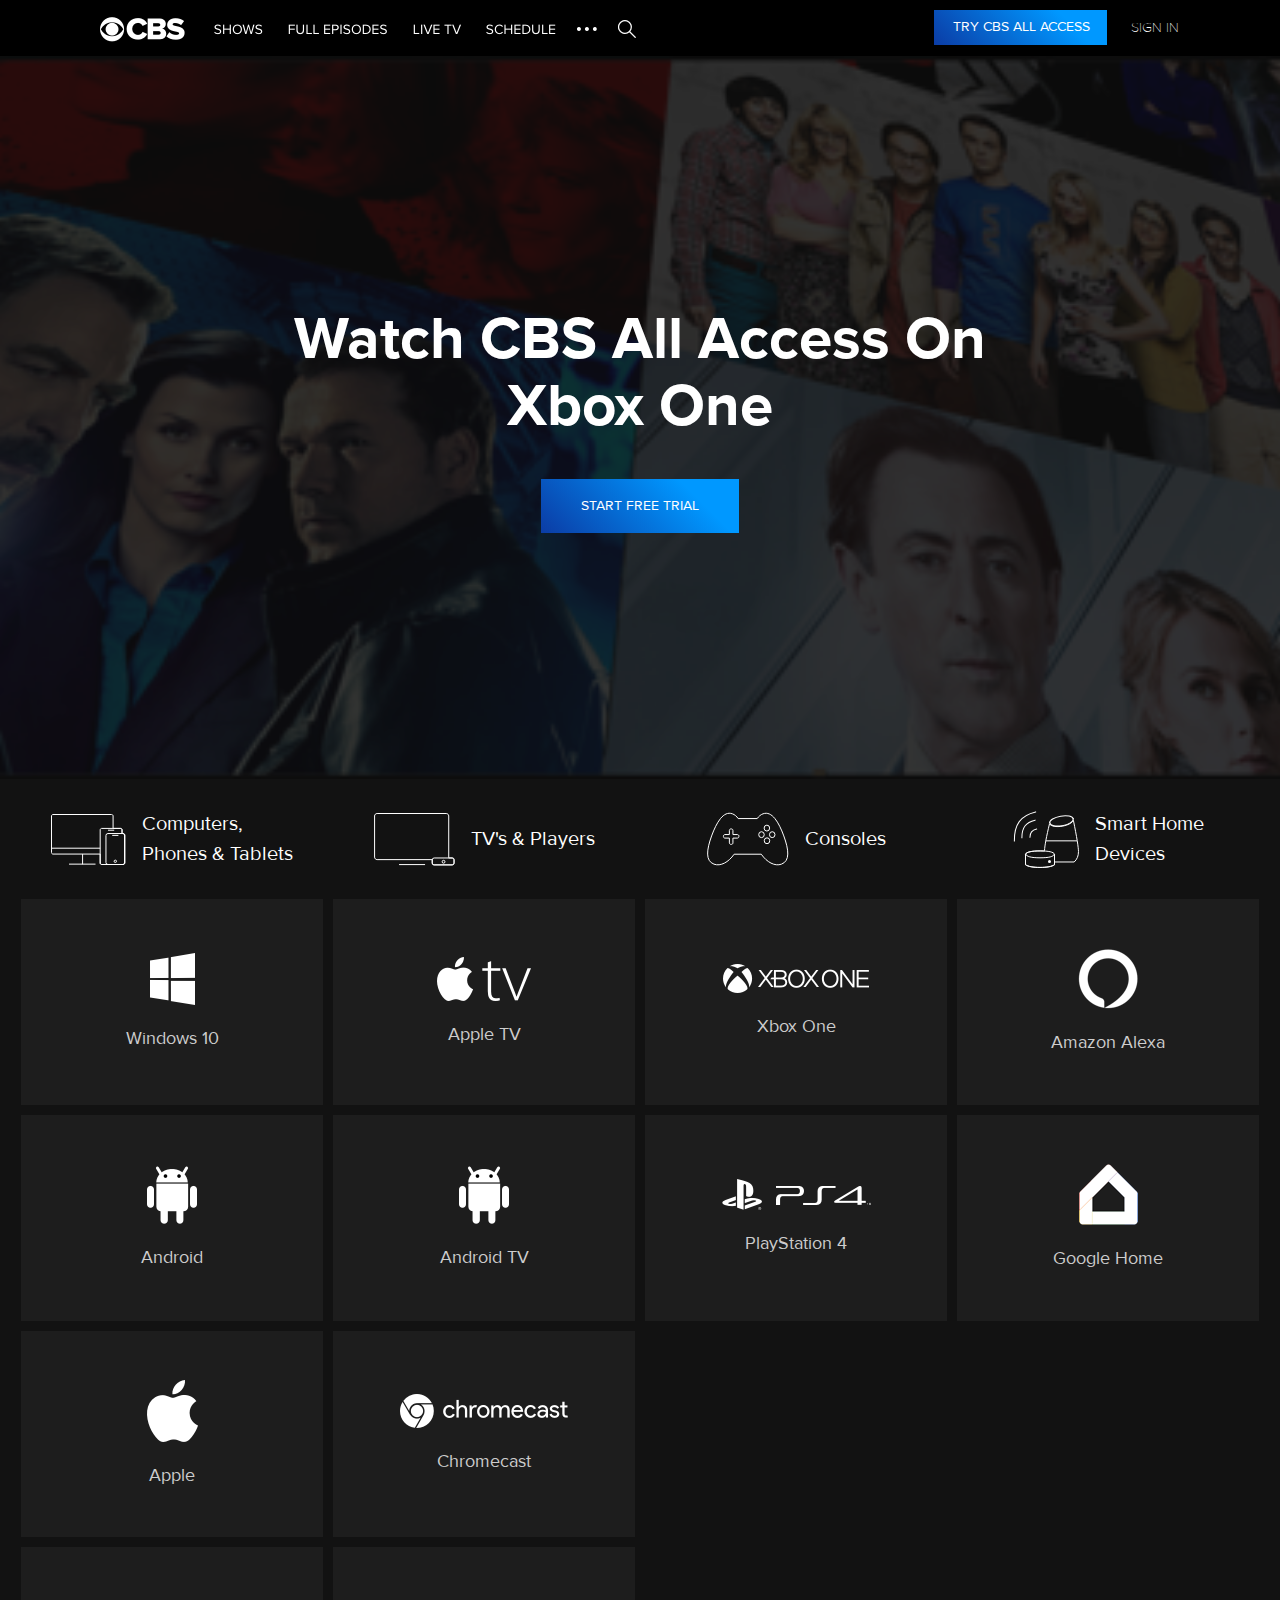
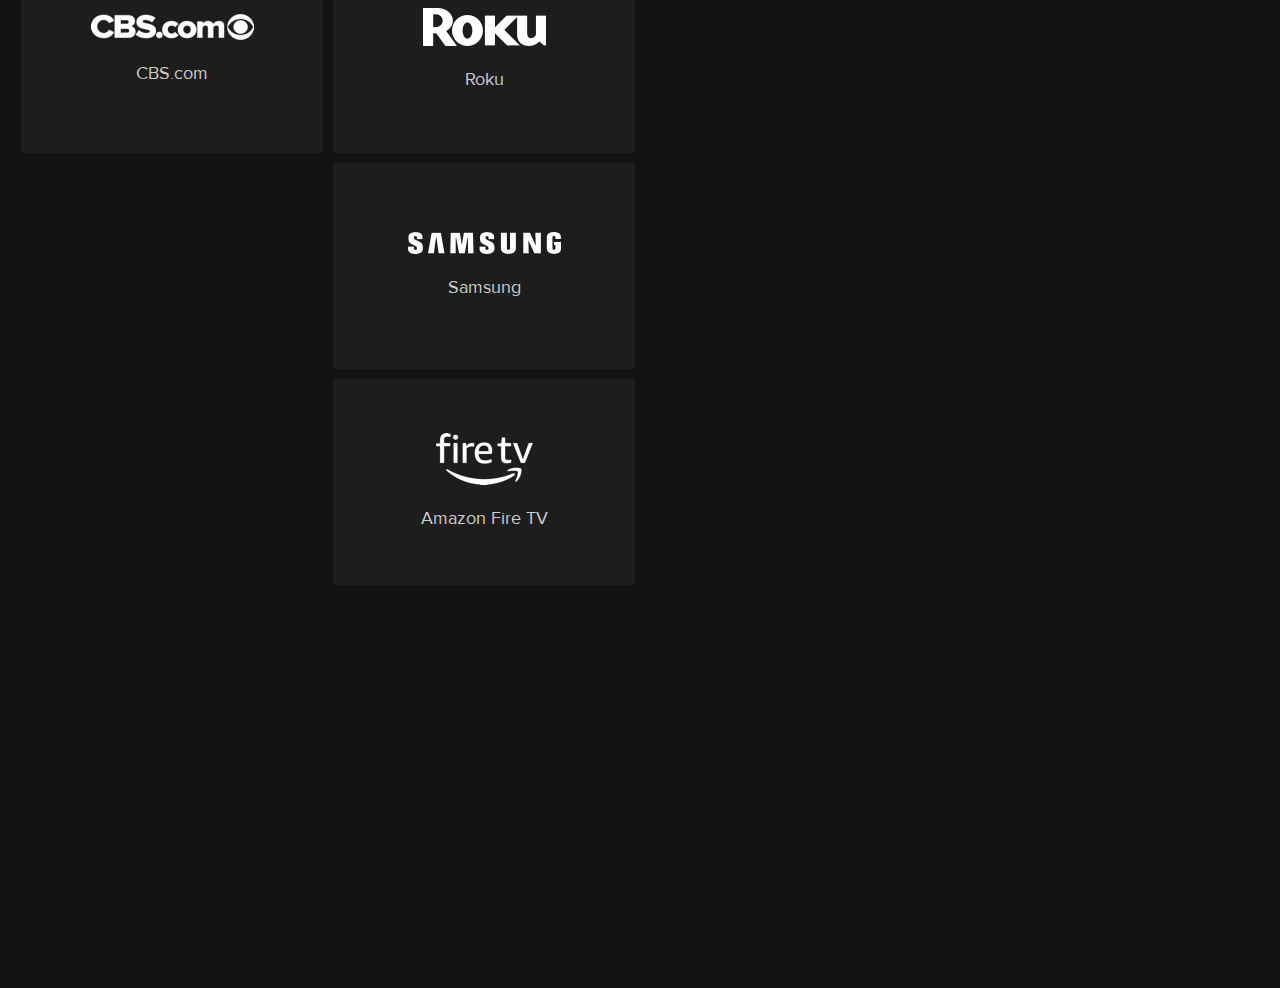
==== commit b48d6cc4: "updated logos and other" ====
--- a/hover.html
+++ b/hover.html
@@ -25,518 +25,505 @@
     </div>
 
   </nav>
+
   <div class="container" id="header-img">
     <div class="header-content">
       <h1>Watch CBS All Access On</h1>
-      <div class="content-slider">
-        <div class="slider">
-          <div class="mask">
-            <ul>
-              <li class="anim1">
-                <div class="quote">Xbox One</div>
-              </li>
-              <li class="anim2">
-                <div class="quote">PlayStation 4</div>
-              </li>
-              <li class="anim3">
-                <div class="quote">CBS.com</div>
-              </li>
-              <li class="anim4">
-                <div class="quote">Windows 10</div>
-              </li>
-              <li class="anim5">
-                <div class="quote">Google Home</div>
-              </li>
+      <h1 id="rotate">default</h1>
+            <ul style="display:none">
+              <li>Xbox One</li>
+              <li>PlayStation 4</li>
+              <li>Roku</li>
+              <li>CBS.com</li>
             </ul>
-          </div>
-        </div>
-      </div>
 
 
       <button class="btn trial-button" id="header-btn">START FREE TRIAL</button>
     </div>
+    <video autoplay muted loop id="video-background" poster="assets/headerimg.png">
+      <source src="assets/devicepage.mp4" type="video/mp4">
+      </video>
+      <!-- <div data-poster-url="https://uploads-ssl.webflow.com/5a960aa50f177000014a8d02/5b4d19e1e040d1877809ebf4_ST_Trailer-poster-00001.jpg" data-video-urls="https://uploads-ssl.webflow.com/5a960aa50f177000014a8d02/5b4d19e1e040d1877809ebf4_ST_Trailer-transcode.webm,https://uploads-ssl.webflow.com/5a960aa50f177000014a8d02/5b4d19e1e040d1877809ebf4_ST_Trailer-transcode.mp4" data-autoplay="true" data-loop="true" data-wf-ignore="true" class="background-video-5 w-background-video w-background-video-atom">
+      <video autoplay="" loop="" style="background-image:url(&quot;https://uploads-ssl.webflow.com/5a960aa50f177000014a8d02/5b4d19e1e040d1877809ebf4_ST_Trailer-poster-00001.jpg&quot;)" muted="" data-wf-ignore="true"><source src="https://uploads-ssl.webflow.com/5a960aa50f177000014a8d02/5b4d19e1e040d1877809ebf4_ST_Trailer-transcode.webm" data-wf-ignore="true">
+      <source src="https://uploads-ssl.webflow.com/5a960aa50f177000014a8d02/5b4d19e1e040d1877809ebf4_ST_Trailer-transcode.mp4" data-wf-ignore="true">
+    </video>
+  </div> -->
+</div>
+<div id="tabbar"></div>
+<div class="container" id="grid">
+  <div class="row sticky-top-tabs" id="tabs-web">
+    <div class="col-md-3 tab-web">
+      <div class="tab-item selected" id="ctp">
+        <img class="tab-comp" src="assets/web/phone.svg" alt="">
+        <p class="tab-title">Computers, <br> Phones & Tablets</p>
+      </div>
+    </div>
+    <div class="col-md-3 tab-web">
+      <div class="tab-item" id="tvp">
+        <img class="tab-comp" src="assets/web/tv.svg" alt="">
+        <p class="tab-title">TV's & Players</p>
+      </div>
+    </div>
+    <div class="col-md-3 tab-web">
+      <div class="tab-item" id="consoles">
+        <img class="tab-comp" src="assets/web/console.svg" alt="">
+        <p class="tab-title">Consoles</p>
+      </div>
+    </div>
+    <div class="col-md-3 tab-web">
+      <div class="tab-item" id="smarthome">
+        <img class="tab-comp" src="assets/web/smarthome.svg" alt="">
+        <p class="tab-title">Smart Home<br>Devices</p>
+      </div>
+    </div>
   </div>
-  <div class="container" id="grid">
-    <div class="row sticky-top-tabs" id="tabs-web">
-      <div class="col-md-3 tab-web">
-        <div class="tab-item selected" id="ctp">
-          <img class="tab-comp white unselected" src="assets/web/phone.svg" alt="">
-          <img class="tab-comp blue" src="assets/web/phone-selected.svg" alt="">
-          <p class="tab-title">Computers, <br> Phones & Tablets</p>
-        </div>
-      </div>
-      <div class="col-md-3 tab-web">
-        <div class="tab-item" id="tvp">
-          <img class="tab-comp white" src="assets/web/tv.svg" alt="">
-          <img class="tab-comp blue unselected" src="assets/web/tv-selected.svg" alt="">
-          <p class="tab-title">TV's & Players</p>
-        </div>
-      </div>
-      <div class="col-md-3 tab-web">
-        <div class="tab-item" id="consoles">
-          <img class="tab-comp white" src="assets/web/console.svg" alt="">
-          <img class="tab-comp blue unselected" src="assets/web/console-selected.svg" alt="">
-          <p class="tab-title">Consoles</p>
-        </div>
-      </div>
-      <div class="col-md-3 tab-web">
-        <div class="tab-item" id="smarthome">
-          <img class="tab-comp white" src="assets/web/phone.svg" alt="">
-          <img class="tab-comp blue unselected" src="assets/web/phone-selected.svg" alt="">
-          <p class="tab-title">Smart Home<br>Devices</p>
-        </div>
-      </div>
-    </div>
-    <div class="devices-web">
-      <div class="row web">
-        <div class="col-6 col-md-3">
-          <div class="device" id="1">
-            <div class="device-inner" id="1">
-              <img src="assets/carat.png" class="carat" id="1">
-              <div class="device-flex" id="1">
-                <img src="assets/web/microsoft.png">
-                <p class="device-name">Windows 10</p>
+  <span id="anchor"></span>
+  <div class="section-header">Computers, Phones & Tablets</div>
+  <div class="devices-web" id="devices">
+    <div class="row web">
+      <div class="col-6 col-md-3">
+        <div class="device" id="1">
+          <div class="device-inner" id="1">
+            <img src="assets/carat.png" class="carat" id="1">
+            <div class="device-flex" id="1">
+              <img src="assets/web/microsoft.png">
+              <p class="device-name">Windows 10</p>
+            </div>
+          </div>
+          <div class="dropdown w-btn" id="1">
+            <p class="device-name drop-text">Windows 10</p>
+            <button class="drop-btn">DOWNLOAD APP</button>
+            <p class="help-text">Visit our <a href="#">Help Center</a></p>
+            <p class="version-info">Windows 10+</p>
+          </div>
+        </div>
+        <div class="device" id="2">
+          <div class="device-inner" id="2">
+            <img src="assets/carat.png" class="carat" id="2">
+            <div class="device-flex" id="2">
+              <img class="img-fluid"src="assets/web/android.png">
+              <p class="device-name">Android</p>
+            </div>
+          </div>
+          <div class="dropdown" id="2">
+            <p class="device-name drop-text">Android</p>
+            <!-- <button class="drop-btn">DOWNLOAD APP</button> -->
+            <p class="help-text">Visit our <a href="#">Help Center</a></p>
+            <p class="version-info">Android 4.1+</p>
+          </div>
+        </div>
+        <div class="device" id="3">
+          <div class="device-inner" id="3">
+            <img src="assets/carat.png" class="carat" id="3">
+            <div class="device-flex" id="3">
+              <img class="img-fluid" src="assets/web/apple.png">
+              <p class="device-name">Apple</p>
+            </div>
+          </div>
+          <div class="dropdown" id="3">
+            <p class="device-name drop-text">Apple</p>
+            <button class="drop-btn">DOWNLOAD APP</button>
+            <p class="help-text">Visit our <a href="#">Help Center</a></p>
+            <p class="version-info">iOS 9+</p>
+          </div>
+        </div>
+        <div class="device" id="4">
+          <div class="device-inner" id="4">
+            <img src="assets/carat.png" class="carat" id="4">
+            <div class='device-inner'>
+              <div class="device-flex" id="4">
+                <img class="img-fluid" src="assets/web/cbs.png">
+                <p class="device-name">CBS.com</p>
               </div>
             </div>
-            <div class="dropdown w-btn" id="1">
-              <p class="device-name drop-text">Windows 10</p>
+          </div>
+          <div class="dropdown" id="4">
+              <p class="device-name drop-text">CBS.com</p>
               <button class="drop-btn">DOWNLOAD APP</button>
               <p class="help-text">Visit our <a href="#">Help Center</a></p>
               <p class="version-info">Windows 10+</p>
             </div>
-          </div>
-          <div class="device" id="2">
-            <div class="device-inner" id="2">
-              <img src="assets/carat.png" class="carat" id="2">
-              <div class="device-flex" id="2">
-                <img class="img-fluid"src="assets/web/android.png">
-                <p class="device-name">Android</p>
-              </div>
-            </div>
-            <div class="dropdown" id="2">
-              <p class="device-name drop-text">Android</p>
-              <button class="drop-btn">DOWNLOAD APP</button>
+        </div>
+      </div>
+      <div class="col-6 col-md-3">
+        <div class="device" id="5">
+          <div class="device-inner" id="5">
+            <img src="assets/carat.png" class="carat" id="5">
+            <div class="device-flex" id="5">
+              <img class="img-fluid" src="assets/web/appletv.png">
+              <p class="device-name">Apple TV</p>
+            </div>
+          </div>
+          <div class="dropdown" id="5">
+              <p class="device-name drop-text">Apple TV</p>
               <p class="help-text">Visit our <a href="#">Help Center</a></p>
-              <p class="version-info">Android 4.1+</p>
-            </div>
-          </div>
-          <div class="device" id="3">
-            <div class="device-inner" id="3">
-              <img src="assets/carat.png" class="carat" id="3">
-              <div class="device-flex" id="3">
-                <img class="img-fluid" src="assets/web/apple.png">
-                <p class="device-name">Apple</p>
-              </div>
-            </div>
-            <div class="dropdown" id="3">
-              <p class="device-name drop-text">Apple</p>
-              <button class="drop-btn">DOWNLOAD APP</button>
-              <p class="help-text">Visit our <a href="#">Help Center</a></p>
-              <p class="version-info">iOS 9+</p>
-            </div>
-          </div>
-          <div class="device" id="4">
-            <div class="device-inner" id="4">
-              <img src="assets/carat.png" class="carat" id="4">
-              <div class='device-inner'>
-                <div class="device-flex" id="4">
-                  <img class="img-fluid" src="assets/web/cbs.png">
-                  <p class="device-name">CBS.com</p>
-                </div>
-              </div>
-            </div>
-            <div class="dropdown" id="4">
-              <div class='dropdown-inner'>
-                <button class="drop-btn">DOWNLOAD APP</button>
-                <p class="help-text">Visit our <a href="#">Help Center</a></p>
-                <p class="version-info">Windows 10+</p>
-              </div>
-            </div>
-          </div>
-        </div>
-        <div class="col-6 col-md-3">
-          <div class="device" id="5">
-            <div class="device-inner" id="5">
-              <img src="assets/carat.png" class="carat" id="5">
-              <div class="device-flex" id="5">
-                <img class="img-fluid" src="assets/web/appletv.png">
-                <p class="device-name">Apple TV</p>
-              </div>
-            </div>
-            <div class="dropdown no-btn" id="5">
-              <div class='dropdown-inner'>
-                <button class="drop-btn">DOWNLOAD APP</button>
-                <p class="help-text">Visit our <a href="#">Help Center</a></p>
-                <p class="version-info">Windows 10+</p>
-              </div>
-            </div>
-          </div>
-          <div class="device" id="6">
-            <div class="device-inner" id="6">
-              <img src="assets/carat.png" class="carat" id="6">
-              <div class="device-flex" id="6">
-                <img class="img-fluid" src="assets/web/android.png">
-                <p class="device-name">Android TV</p>
-              </div>
-            </div>
-            <div class="dropdown" id="6">
-              <div class='dropdown-inner'>
-                <button class="drop-btn">DOWNLOAD APP</button>
-                <p class="help-text">Visit our <a href="#">Help Center</a></p>
-                <p class="version-info">Windows 10+</p>
-              </div>
-            </div>
-          </div>
-          <div class="device" id="7">
-            <div class="device-inner" id="7">
-              <img src="assets/carat.png" class="carat" id="7">
-              <div class="device-flex" id="7">
-                <img class="img-fluid" src="assets/web/chromecast.png">
-                <p class="device-name">Chromecast</p>
-              </div>
-            </div>
-            <div class="dropdown" id="7">
-              <div class='dropdown-inner'>
-                <button class="drop-btn">DOWNLOAD APP</button>
-                <p class="help-text">Visit our <a href="#">Help Center</a></p>
-                <p class="version-info">Windows 10+</p>
-              </div>
-            </div>
-          </div>
-          <div class="device" id="8">
-            <div class="device-inner" id="8">
-              <img src="assets/carat.png" class="carat" id="8">
-              <div class="device-flex" id="8">
-                <img class="img-fluid" src="assets/web/roku.png">
-                <p class="device-name">Roku</p>
-              </div>
-            </div>
-            <div class="dropdown" id="8">
-              <div class='dropdown-inner'>
-
-                <button class="drop-btn">DOWNLOAD APP</button>
-                <p class="help-text">Visit our <a href="#">Help Center</a></p>
-                <p class="version-info">Windows 10+</p>
-              </div>
-            </div>
-          </div>
-          <div class="device" id="9">
-            <div class="device-inner" id="9">
-              <img src="assets/carat.png" class="carat" id="9">
-              <div class="device-flex" id="9">
-                <img class="img-fluid" src="assets/web/samsung.png">
-                <p class="device-name">Samsung</p>
-              </div>
-            </div>
-            <div class="dropdown" id="9">
-              <div class='dropdown-inner'>
-                <button class="drop-btn">DOWNLOAD APP</button>
-                <p class="help-text">Visit our <a href="#">Help Center</a></p>
-                <p class="version-info">Windows 10+</p>
-              </div>
-            </div>
-          </div>
-          <div class="device" id="10">
-            <div class="device-inner" id="10">
-              <img src="assets/carat.png" class="carat" id="10">
-              <div class="device-flex" id="10">
-                <img class="img-fluid" src="assets/web/firetv.png">
-                <p class="device-name">Amazon Fire TV</p>
-              </div>
-            </div>
-            <div class="dropdown" id="10">
-              <div class='dropdown-inner'>
-                <button class="drop-btn">DOWNLOAD APP</button>
-                <p class="help-text">Visit our <a href="#">Help Center</a></p>
-                <p class="version-info">Windows 10+</p>
-              </div>
-            </div>
-          </div>
-        </div>
-        <div class="col-6 col-md-3">
-          <div class="device" id="11">
-            <div class="device-inner" id="11">
-              <img src="assets/carat.png" class="carat" id="11">
-              <div class="device-flex" id="11">
-                <img class="img-fluid" src="assets/web/xbox-one.png">
-                <p class="device-name">Xbox One</p>
-              </div>
-            </div>
-            <div class="dropdown" id="11">
+              <p class="version-info">Windows 10+</p>
+          </div>
+        </div>
+        <div class="device" id="6">
+          <div class="device-inner" id="6">
+            <img src="assets/carat.png" class="carat" id="6">
+            <div class="device-flex" id="6">
+              <img class="img-fluid" src="assets/web/android.png">
+              <p class="device-name">Android TV</p>
+            </div>
+          </div>
+          <div class="dropdown" id="6">
+              <p class="device-name drop-text">Android TV</p>
               <button class="drop-btn">DOWNLOAD APP</button>
               <p class="help-text">Visit our <a href="#">Help Center</a></p>
               <p class="version-info">Windows 10+</p>
-            </div>
-          </div>
-          <div class="device" id="12">
-            <div class="device-inner" id="12">
-              <img src="assets/carat.png" class="carat" id="12">
-              <div class="device-flex" id="12">
-                <img class="img-fluid" src="assets/web/ps4.png">
-                <p class="device-name">PlayStation 4</p>
-              </div>
-            </div>
-            <div class="dropdown" id="12">
+          </div>
+        </div>
+        <div class="device" id="7">
+          <div class="device-inner" id="7">
+            <img src="assets/carat.png" class="carat" id="7">
+            <div class="device-flex" id="7">
+              <img class="img-fluid" src="assets/web/chromecast.png">
+              <p class="device-name">Chromecast</p>
+            </div>
+          </div>
+          <div class="dropdown" id="7">
+              <p class="device-name drop-text">Chromecast</p>
+              <p class="help-text">Visit our <a href="#">Help Center</a></p>
+              <p class="version-info">Windows 10+</p>
+          </div>
+        </div>
+        <div class="device" id="8">
+          <div class="device-inner" id="8">
+            <img src="assets/carat.png" class="carat" id="8">
+            <div class="device-flex" id="8">
+              <img class="img-fluid" src="assets/web/roku.png">
+              <p class="device-name">Roku</p>
+            </div>
+          </div>
+          <div class="dropdown" id="8">
+              <p class="device-name drop-text">Roku</p>
               <button class="drop-btn">DOWNLOAD APP</button>
               <p class="help-text">Visit our <a href="#">Help Center</a></p>
               <p class="version-info">Windows 10+</p>
-            </div>
-          </div>
-        </div>
-        <div class="col-6 col-md-3">
-          <div class="device" id="13">
-            <div class="device-inner" id="13">
-              <img src="assets/carat.png" class="carat" id="13">
-              <div class="device-flex" id="13">
-                <img class="img-fluid" src="assets/web/alexa2.png">
-                <p class="device-name">Amazon Alexa</p>
-              </div>
-            </div>
-            <div class="dropdown" id="13">
+          </div>
+        </div>
+        <div class="device" id="9">
+          <div class="device-inner" id="9">
+            <img src="assets/carat.png" class="carat" id="9">
+            <div class="device-flex" id="9">
+              <img class="img-fluid" src="assets/web/samsung.png">
+              <p class="device-name">Samsung</p>
+            </div>
+          </div>
+          <div class="dropdown" id="9">
+              <p class="device-name drop-text">Samsung</p>
+              <p class="help-text">Visit our <a href="#">Help Center</a></p>
+              <p class="version-info">Windows 10+</p>
+          </div>
+        </div>
+        <div class="device" id="10">
+          <div class="device-inner" id="10">
+            <img src="assets/carat.png" class="carat" id="10">
+            <div class="device-flex" id="10">
+              <img class="img-fluid" src="assets/web/firetv.png">
+              <p class="device-name">Amazon Fire TV</p>
+            </div>
+          </div>
+          <div class="dropdown" id="10">
+              <p class="device-name drop-text">Amazon Fire Tv</p>
               <button class="drop-btn">DOWNLOAD APP</button>
               <p class="help-text">Visit our <a href="#">Help Center</a></p>
               <p class="version-info">Windows 10+</p>
-            </div>
-          </div>
-          <div class="device" id="14">
-            <div class="device-inner" id="14">
-              <img src="assets/carat.png" class="carat" id=14"">
-              <div class="device-flex" id="14">
-                <img class="img-fluid" src="assets/web/google-home.png">
-                <p class="device-name">Google Home</p>
-              </div>
-            </div>
-            <div class="dropdown" id="14">
-              <button class="drop-btn">DOWNLOAD APP</button>
-              <p class="help-text">Visit our <a href="#">Help Center</a></p>
-              <p class="version-info">Windows 10+</p>
-            </div>
-          </div>
-        </div>
-      </div>
-      <div class="section-header">Computers, Phones & Tablets</div>
-      <div class="row mob mob-on" id="ctp-row">
-        <div class="col-6 col-md-3">
-          <div class="device" id="m1">
-            <div class="device-inner" id="m1">
-              <img src="assets/carat.png" class="carat" id="m1">
-              <div class="device-flex" id="m1">
-                <img src="assets/web/microsoft.png">
-                <p class="device-name">Windows 10</p>
-              </div>
-            </div>
-            <div class="dropdown w-btn" id="m1">
-              <button class="drop-btn">DOWNLOAD APP</button>
-              <p class="help-text">Visit our <a href="#">Help Center</a></p>
-              <p class="version-info">Windows 10+</p>
-            </div>
-          </div>
-          <div class="device" id="m3">
-            <div class="device-inner" id="m3">
-              <img src="assets/carat.png" class="carat" id="m3">
-              <div class="device-flex" id="m3">
-                <img class="img-fluid" src="assets/web/apple.png">
-                <p class="device-name">Apple</p>
-              </div>
-            </div>
-            <div class="dropdown" id="m3">
-              <button class="drop-btn">DOWNLOAD APP</button>
-              <p class="help-text">Visit our <a href="#">Help Center</a></p>
-              <p class="version-info">iOS 9+</p>
-            </div>
-          </div>
-        </div>
-        <div class="col-6 col-md-3">
-          <div class="device" id="m2">
-            <div class="device-inner" id="m2">
-              <img src="assets/carat.png" class="carat" id="m2">
-              <div class="device-flex" id="m2">
-                <img class="img-fluid"src="assets/web/android.png">
-                <p class="device-name">Android</p>
-              </div>
-            </div>
-            <div class="dropdown" id="m2">
-              <button class="drop-btn">DOWNLOAD APP</button>
-              <p class="help-text">Visit our <a href="#">Help Center</a></p>
-              <p class="version-info">Android 4.1+</p>
-            </div>
-          </div>
-          <div class="device" id="m4">
-            <div class="device-inner" id="m4">
-              <img src="assets/carat.png" class="carat" id="m4">
-              <div class="device-flex" id="m4">
-                <img class="img-fluid" src="assets/web/cbs.png">
-                <p class="device-name">CBS.com</p>
-              </div>
-            </div>
-            <div class="dropdown" id="m4">
-              <button class="drop-btn">DOWNLOAD APP</button>
-              <p class="help-text">Visit our <a href="#">Help Center</a></p>
-              <p class="version-info">Windows 10+</p>
-            </div>
-          </div>
-        </div>
-      </div>
-      <div class="row mob mob-off" id="tvp-row">
-        <div class="col-6 col-md-3">
-          <div class="device" id="m5">
-            <div class="device-inner" id="m5">
-              <img src="assets/carat.png" class="carat" id="m5">
-              <div class="device-flex" id="m5">
-                <img class="img-fluid" src="assets/web/appletv.png">
-                <p class="device-name">Apple TV</p>
-              </div>
-            </div>
-            <div class="dropdown no-btn" id="5">
-              <button class="drop-btn">DOWNLOAD APP</button>
-              <p class="help-text">Visit our <a href="#">Help Center</a></p>
-              <p class="version-info">Windows 10+</p>
-            </div>
-          </div>
-          <div class="device" id="m6">
-            <div class="device-inner" id="m6">
-              <img src="assets/carat.png" class="carat" id="m6">
-              <div class="device-flex" id="m6">
-                <img class="img-fluid" src="assets/web/android.png">
-                <p class="device-name">Android TV</p>
-              </div>
-            </div>
-            <div class="dropdown" id="m6">
-              <button class="drop-btn">DOWNLOAD APP</button>
-              <p class="help-text">Visit our <a href="#">Help Center</a></p>
-              <p class="version-info">Windows 10+</p>
-            </div>
-          </div>
-          <div class="device" id="m7">
-            <div class="device-inner" id="m7">
-              <img src="assets/carat.png" class="carat" id="m7">
-              <div class="device-flex" id="m7">
-                <img class="img-fluid" src="assets/web/chromecast.png">
-                <p class="device-name">Chromecast</p>
-              </div>
-            </div>
-            <div class="dropdown" id="m7">
-              <button class="drop-btn">DOWNLOAD APP</button>
-              <p class="help-text">Visit our <a href="#">Help Center</a></p>
-              <p class="version-info">Windows 10+</p>
-            </div>
-          </div>
-        </div>
-        <div class="col-6 col-md-3">
-          <div class="device" id="m8">
-            <div class="device-inner" id="m8">
-              <img src="assets/carat.png" class="carat" id="m8">
-              <div class="device-flex" id="m8">
-                <img class="img-fluid" src="assets/web/roku.png">
-                <p class="device-name">Roku</p>
-              </div>
-            </div>
-            <div class="dropdown" id="m8">
-              <button class="drop-btn">DOWNLOAD APP</button>
-              <p class="help-text">Visit our <a href="#">Help Center</a></p>
-              <p class="version-info">Windows 10+</p>
-            </div>
-          </div>
-          <div class="device" id="m9">
-            <div class="device-inner" id="m9">
-              <img src="assets/carat.png" class="carat" id="m9">
-              <div class="device-flex" id="m9">
-                <img class="img-fluid" src="assets/web/samsung.png">
-                <p class="device-name">Samsung</p>
-              </div>
-            </div>
-            <div class="dropdown" id="m9">
-              <button class="drop-btn">DOWNLOAD APP</button>
-              <p class="help-text">Visit our <a href="#">Help Center</a></p>
-              <p class="version-info">Windows 10+</p>
-            </div>
-          </div>
-          <div class="device" id="m10">
-            <div class="device-inner" id="m10">
-              <img src="assets/carat.png" class="carat" id="m10">
-              <div class="device-flex" id="m10">
-                <img class="img-fluid" src="assets/web/firetv.png">
-                <p class="device-name">Amazon Fire TV</p>
-              </div>
-            </div>
-            <div class="dropdown" id="m10">
-              <button class="drop-btn">DOWNLOAD APP</button>
-              <p class="help-text">Visit our <a href="#">Help Center</a></p>
-              <p class="version-info">Windows 10+</p>
-            </div>
-          </div>
-        </div>
-      </div>
-      <div class="row mob mob-off" id="consoles-row">
-        <div class="col-6 col-md-3">
-          <div class="device" id="m11">
-            <div class="device-inner" id="11">
-              <img src="assets/carat.png" class="carat" id="m11">
-              <div class="device-flex" id="m11">
-                <img class="img-fluid" src="assets/web/xbox-one.png">
-                <p class="device-name">Xbox One</p>
-              </div>
-            </div>
-            <div class="dropdown" id="m11">
-              <button class="drop-btn">DOWNLOAD APP</button>
-              <p class="help-text">Visit our <a href="#">Help Center</a></p>
-              <p class="version-info">Windows 10+</p>
-            </div>
-          </div>
-        </div>
-        <div class="col-6 col-md-3">
-          <div class="device" id="m12">
-            <div class="device-inner" id="m12">
-              <img src="assets/carat.png" class="carat" id="m12">
-              <div class="device-flex" id="m12">
-                <img class="img-fluid" src="assets/web/ps4.png">
-                <p class="device-name">PlayStation 4</p>
-              </div>
-            </div>
-            <div class="dropdown" id="m12">
-              <button class="drop-btn">DOWNLOAD APP</button>
-              <p class="help-text">Visit our <a href="#">Help Center</a></p>
-              <p class="version-info">Windows 10+</p>
-            </div>
-          </div>
-        </div>
-      </div>
-      <div class="row mob mob-off" id="smarthome-row">
-        <div class="col-6 col-md-3">
-          <div class="device" id="m13">
-            <div class="device-inner" id="m13">
-              <img src="assets/carat.png" class="carat" id="m13">
-              <div class="device-flex" id="m13">
-                <img class="img-fluid" src="assets/web/alexa2.png">
-                <p class="device-name">Amazon Alexa</p>
-              </div>
-            </div>
-            <div class="dropdown" id="m13">
-              <button class="drop-btn">DOWNLOAD APP</button>
-              <p class="help-text">Visit our <a href="#">Help Center</a></p>
-              <p class="version-info">Windows 10+</p>
-            </div>
-          </div>
-        </div>
-        <div class="col-6 col-md-3">
-          <div class="device" id="m14">
-            <div class="device-inner" id="m14">
-              <img src="assets/carat.png" class="carat" id="m14">
-              <div class="device-flex" id="m14">
-                <img class="img-fluid" src="assets/web/google-home.png">
-                <p class="device-name">Google Home</p>
-              </div>
-            </div>
-            <div class="dropdown" id="m14">
-              <button class="drop-btn">DOWNLOAD APP</button>
-              <p class="help-text">Visit our <a href="#">Help Center</a></p>
-              <p class="version-info">Windows 10+</p>
-            </div>
+          </div>
+        </div>
+      </div>
+      <div class="col-6 col-md-3">
+        <div class="device" id="11">
+          <div class="device-inner" id="11">
+            <img src="assets/carat.png" class="carat" id="11">
+            <div class="device-flex" id="11">
+              <img class="img-fluid" src="assets/web/xbox-one.png">
+              <p class="device-name">Xbox One</p>
+            </div>
+          </div>
+          <div class="dropdown" id="11">
+            <p class="device-name drop-text">Xbox One</p>
+            <p class="help-text">Visit our <a href="#">Help Center</a></p>
+            <p class="version-info">Windows 10+</p>
+          </div>
+        </div>
+        <div class="device" id="12">
+          <div class="device-inner" id="12">
+            <img src="assets/carat.png" class="carat" id="12">
+            <div class="device-flex" id="12">
+              <img class="img-fluid" src="assets/web/ps4.png">
+              <p class="device-name">PlayStation 4</p>
+            </div>
+          </div>
+          <div class="dropdown" id="12">
+            <p class="device-name drop-text">PlayStation 4</p>
+            <p class="help-text">Visit our <a href="#">Help Center</a></p>
+            <p class="version-info">Windows 10+</p>
+          </div>
+        </div>
+      </div>
+      <div class="col-6 col-md-3">
+        <div class="device" id="13">
+          <div class="device-inner" id="13">
+            <img src="assets/carat.png" class="carat" id="13">
+            <div class="device-flex" id="13">
+              <img class="img-fluid" src="assets/web/alexa2.png">
+              <p class="device-name">Amazon Alexa</p>
+            </div>
+          </div>
+          <div class="dropdown" id="13">
+            <p class="device-name drop-text">Amazon Alexa</p>
+            <p class="help-text">Visit our <a href="#">Help Center</a></p>
+            <p class="version-info">Windows 10+</p>
+          </div>
+        </div>
+        <div class="device" id="14">
+          <div class="device-inner" id="14">
+            <img src="assets/carat.png" class="carat" id=14"">
+            <div class="device-flex" id="14">
+              <img class="img-fluid" src="assets/web/google-home.png">
+              <p class="device-name">Google Home</p>
+            </div>
+          </div>
+          <div class="dropdown" id="14">
+            <p class="device-name drop-text">Google Home</p>
+            <p class="help-text">Visit our <a href="#">Help Center</a></p>
+            <p class="version-info">Windows 10+</p>
+          </div>
+        </div>
+      </div>
+    </div>
+    <div class="row mob mob-on" id="ctp-row">
+      <div class="col-6 col-md-3">
+        <div class="device" id="m1">
+          <div class="device-inner" id="m1">
+            <img src="assets/carat.png" class="carat" id="m1">
+            <div class="device-flex" id="m1">
+              <img src="assets/web/microsoft.png">
+              <p class="device-name">Windows 10</p>
+            </div>
+          </div>
+          <div class="dropdown w-btn" id="m1">
+            <p class="device-name drop-text">Windows 10</p>
+            <button class="drop-btn">DOWNLOAD APP</button>
+            <p class="help-text">Visit our <a href="#">Help Center</a></p>
+            <p class="version-info">Windows 10+</p>
+          </div>
+        </div>
+        <div class="device" id="m3">
+          <div class="device-inner" id="m3">
+            <img src="assets/carat.png" class="carat" id="m3">
+            <div class="device-flex" id="m3">
+              <img class="img-fluid" src="assets/web/apple.png">
+              <p class="device-name">Apple</p>
+            </div>
+          </div>
+          <div class="dropdown" id="m3">
+            <p class="device-name drop-text">Apple</p>
+            <button class="drop-btn">DOWNLOAD APP</button>
+            <p class="help-text">Visit our <a href="#">Help Center</a></p>
+            <p class="version-info">iOS 9+</p>
+          </div>
+        </div>
+      </div>
+      <div class="col-6 col-md-3">
+        <div class="device" id="m2">
+          <div class="device-inner" id="m2">
+            <img src="assets/carat.png" class="carat" id="m2">
+            <div class="device-flex" id="m2">
+              <img class="img-fluid"src="assets/web/android.png">
+              <p class="device-name">Android</p>
+            </div>
+          </div>
+          <div class="dropdown" id="m2">
+            <p class="device-name drop-text">Android</p>
+            <button class="drop-btn">DOWNLOAD APP</button>
+            <p class="help-text">Visit our <a href="#">Help Center</a></p>
+            <p class="version-info">Android 4.1+</p>
+          </div>
+        </div>
+        <div class="device" id="m4">
+          <div class="device-inner" id="m4">
+            <img src="assets/carat.png" class="carat" id="m4">
+            <div class="device-flex" id="m4">
+              <img class="img-fluid" src="assets/web/cbs.png">
+              <p class="device-name">CBS.com</p>
+            </div>
+          </div>
+          <div class="dropdown" id="m4">
+            <p class="device-name drop-text">CBS.com</p>
+            <button class="drop-btn">DOWNLOAD APP</button>
+            <p class="help-text">Visit our <a href="#">Help Center</a></p>
+            <p class="version-info">Windows 10+</p>
+          </div>
+        </div>
+      </div>
+    </div>
+    <div class="row mob mob-off" id="tvp-row">
+      <div class="col-6 col-md-3">
+        <div class="device" id="m5">
+          <div class="device-inner" id="m5">
+            <img src="assets/carat.png" class="carat" id="m5">
+            <div class="device-flex" id="m5">
+              <img class="img-fluid" src="assets/web/appletv.png">
+              <p class="device-name">Apple TV</p>
+            </div>
+          </div>
+          <div class="dropdown" id="5">
+            <p class="device-name drop-text">Apple TV</p>
+            <p class="help-text">Visit our <a href="#">Help Center</a></p>
+            <p class="version-info">Windows 10+</p>
+          </div>
+        </div>
+        <div class="device" id="m6">
+          <div class="device-inner" id="m6">
+            <img src="assets/carat.png" class="carat" id="m6">
+            <div class="device-flex" id="m6">
+              <img class="img-fluid" src="assets/web/android.png">
+              <p class="device-name">Android TV</p>
+            </div>
+          </div>
+          <div class="dropdown" id="m6">
+            <p class="device-name drop-text">Android TV</p>
+            <button class="drop-btn">DOWNLOAD APP</button>
+            <p class="help-text">Visit our <a href="#">Help Center</a></p>
+            <p class="version-info">Windows 10+</p>
+          </div>
+        </div>
+        <div class="device" id="m7">
+          <div class="device-inner" id="m7">
+            <img src="assets/carat.png" class="carat" id="m7">
+            <div class="device-flex" id="m7">
+              <img class="img-fluid" src="assets/web/chromecast.png">
+              <p class="device-name">Chromecast</p>
+            </div>
+          </div>
+          <div class="dropdown" id="m7">
+            <p class="device-name drop-text">Chromecast</p>
+            <p class="help-text">Visit our <a href="#">Help Center</a></p>
+            <p class="version-info">Windows 10+</p>
+          </div>
+        </div>
+      </div>
+      <div class="col-6 col-md-3">
+        <div class="device" id="m8">
+          <div class="device-inner" id="m8">
+            <img src="assets/carat.png" class="carat" id="m8">
+            <div class="device-flex" id="m8">
+              <img class="img-fluid" src="assets/web/roku.png">
+              <p class="device-name">Roku</p>
+            </div>
+          </div>
+          <div class="dropdown" id="m8">
+            <p class="device-name drop-text">Roku</p>
+            <button class="drop-btn">DOWNLOAD APP</button>
+            <p class="help-text">Visit our <a href="#">Help Center</a></p>
+            <p class="version-info">Windows 10+</p>
+          </div>
+        </div>
+        <div class="device" id="m9">
+          <div class="device-inner" id="m9">
+            <img src="assets/carat.png" class="carat" id="m9">
+            <div class="device-flex" id="m9">
+              <img class="img-fluid" src="assets/web/samsung.png">
+              <p class="device-name">Samsung</p>
+            </div>
+          </div>
+          <div class="dropdown" id="m9">
+            <p class="device-name drop-text">Samsung</p>
+            <p class="help-text">Visit our <a href="#">Help Center</a></p>
+            <p class="version-info">Windows 10+</p>
+          </div>
+        </div>
+        <div class="device" id="m10">
+          <div class="device-inner" id="m10">
+            <img src="assets/carat.png" class="carat" id="m10">
+            <div class="device-flex" id="m10">
+              <img class="img-fluid" src="assets/web/firetv.png">
+              <p class="device-name">Amazon Fire TV</p>
+            </div>
+          </div>
+          <div class="dropdown" id="m10">
+            <p class="device-name drop-text">Amazon Fire Tv</p>
+            <button class="drop-btn">DOWNLOAD APP</button>
+            <p class="help-text">Visit our <a href="#">Help Center</a></p>
+            <p class="version-info">Windows 10+</p>
+          </div>
+        </div>
+      </div>
+    </div>
+    <div class="row mob mob-off" id="consoles-row">
+      <div class="col-6 col-md-3">
+        <div class="device" id="m11">
+          <div class="device-inner" id="11">
+            <img src="assets/carat.png" class="carat" id="m11">
+            <div class="device-flex" id="m11">
+              <img class="img-fluid" src="assets/web/xbox-one.png">
+              <p class="device-name">Xbox One</p>
+            </div>
+          </div>
+          <div class="dropdown" id="m11">
+            <p class="device-name drop-text">Xbox One</p>
+            <p class="help-text">Visit our <a href="#">Help Center</a></p>
+            <p class="version-info">Windows 10+</p>
+          </div>
+        </div>
+      </div>
+      <div class="col-6 col-md-3">
+        <div class="device" id="m12">
+          <div class="device-inner" id="m12">
+            <img src="assets/carat.png" class="carat" id="m12">
+            <div class="device-flex" id="m12">
+              <img class="img-fluid" src="assets/web/ps4.png">
+              <p class="device-name">PlayStation 4</p>
+            </div>
+          </div>
+          <div class="dropdown" id="m12">
+            <p class="device-name drop-text">PlayStation 4</p>
+            <p class="help-text">Visit our <a href="#">Help Center</a></p>
+            <p class="version-info">Windows 10+</p>
+          </div>
+        </div>
+      </div>
+    </div>
+    <div class="row mob mob-off" id="smarthome-row">
+      <div class="col-6 col-md-3">
+        <div class="device" id="m13">
+          <div class="device-inner" id="m13">
+            <img src="assets/carat.png" class="carat" id="m13">
+            <div class="device-flex" id="m13">
+              <img class="img-fluid" src="assets/web/alexa2.png">
+              <p class="device-name">Amazon Alexa</p>
+            </div>
+          </div>
+          <div class="dropdown" id="m13">
+            <p class="device-name drop-text">Amazon Alexa</p>
+            <p class="help-text">Visit our <a href="#">Help Center</a></p>
+            <p class="version-info">Windows 10+</p>
+          </div>
+        </div>
+      </div>
+      <div class="col-6 col-md-3">
+        <div class="device" id="m14">
+          <div class="device-inner" id="m14">
+            <img src="assets/carat.png" class="carat" id="m14">
+            <div class="device-flex" id="m14">
+              <img class="img-fluid" src="assets/web/google-home.png">
+              <p class="device-name">Google Home</p>
+            </div>
+          </div>
+          <div class="dropdown" id="m14">
+            <p class="device-name drop-text">Google Home</p>
+            <p class="help-text">Visit our <a href="#">Help Center</a></p>
+            <p class="version-info">Windows 10+</p>
           </div>
         </div>
       </div>
     </div>
   </div>
+</div>
 </div>
 
 <div class="footer"></div>
@@ -571,6 +558,10 @@
     $('#tabs-web').addClass('sticky-top-tabs')
   }
 });
+
+// $('#tabs-web').click(function(event){
+//   location.href = "#tabbar";
+// })
 
 
 
@@ -609,9 +600,26 @@
         break;
         default: break;
       }
+    } else {
+      location.href = "#anchor";
     }
   });
 });
+
+var terms = $("ul li");
+
+function rotateTerm() {
+
+  var ct = $("#rotate").data("term") || 0;
+
+  // console.log(terms.eq([ct]).text());
+
+  $("#rotate").data("term",
+  ct == terms.length -1 ? 0 : ct + 1).text(terms.eq([ct]).text())
+  .fadeIn().delay(2000).fadeOut(200, rotateTerm);
+
+}
+$(rotateTerm);
 
 // function goToByScroll(div) {
 //   // Scroll
--- a/css/hover.css
+++ b/css/hover.css
@@ -86,7 +86,7 @@
 }
 
 /* .devices-web .col:hover{
-  background-color: #1A1A1A
+background-color: #1A1A1A
 } */
 
 .sticky-top-tabs{
@@ -148,9 +148,9 @@
 .footer{
   width: 100%;
   height: 393px;
-  border-top: 1px;
+  /* border-top: 1px;
   border-top-style: solid;
-  border-top-color: white;
+  border-top-color: white; */
 }
 
 /*Device Card Styles*/
@@ -220,8 +220,18 @@
   justify-content: center;
 }
 
+#video-background {
+  background-size: cover;
+  background-position: 50% 50%;
+  position: absolute;
+  opacity: 0.35;
+  margin: auto;
+  min-width: 100%;
+  min-height: 100%;
+  z-index: -100;
+}
 /* .device-inner:hover{
-  background-color: #333333;
+background-color: #333333;
 } */
 
 .logo{
@@ -252,8 +262,8 @@
   overflow: hidden;
   height: 206px;
   transition: all .5s ease-in-out;
-   -moz-transition: all .5s ease-in-out;
-   -webkit-transition: all .5s ease-in-out;
+  -moz-transition: all .5s ease-in-out;
+  -webkit-transition: all .5s ease-in-out;
   opacity: 0;
   z-index: -10;
 }
@@ -295,10 +305,10 @@
 @media screen and (min-device-width : 767px) {
 
   .drop-btn:hover{
-  color: #1056c9;
-  background-color: #fff;
-  border-color: white;
-}
+    color: #1056c9;
+    background-color: #fff;
+    border-color: white;
+  }
 }
 
 .help-text{
@@ -308,6 +318,13 @@
   margin-bottom: 4px;
   line-height: 15px;
   letter-spacing: 0.4px;
+}
+
+#anchor{
+  display: block;
+position: relative;
+top: -176px;
+visibility: hidden
 }
 
 a{
@@ -338,10 +355,9 @@
 #header-img{
   max-width: 100%;
   width: 100%;
-  height: 60vh;
-  background-image: url(../assets/headerimg.png);
-  background-repeat: no-repeat;
-  background-size: cover;
+  min-height: calc(100vh - 177px);
+  position: relative;
+  overflow: hidden;
   display: flex;
   justify-content: center;
   align-items: center;
@@ -392,8 +408,14 @@
 }
 
 .section-header{
-  font-size: 18px;
+  align-items: center;
+  justify-content: center;
+  font-size: 14px;
+  text-align: center;
+  padding: 23px 0px 25px 0px;
   font-weight: normal;
+  /* Rectangle 4: */
+background-image: linear-gradient(-180deg, #1D1D1D 0%, #121212 100%);
   color: white;
   display: none;
 }
@@ -406,6 +428,9 @@
 
   .navbar{
     height: 57px;
+  }
+  #video-background{
+    opacity: 0.6 !important;
   }
 
   .trial-button{
@@ -415,8 +440,15 @@
     padding: 11px 25px 10px 25px;
   }
 
+  .container{
+    padding-left: 0px;
+    padding-right: 0px;
+  }
+
   .row{
     flex-wrap: inherit;
+    margin-left: 0px;
+    margin-right: 0px;
   }
 
   h3{
@@ -424,7 +456,7 @@
   }
 
   /* .dropdown{
-    scroll-snap-coordinate: 240px 240px;
+  scroll-snap-coordinate: 240px 240px;
   } */
 
   .menu-btn{
@@ -455,13 +487,10 @@
     display: none;
   }
 
-.section-header{
-  display: inherit;
-  margin-top: 7px;
-  margin-bottom: 7px;
-  text-align: left;
-  margin-left: -10px;
-}
+  .section-header{
+    display: flex;
+    width: 100vw;
+  }
 
   .footer{
     height: 301px;
@@ -472,8 +501,12 @@
     width: 143.11px;
   }
 
+  #rotate{
+    margin-top: 10px;
+  }
+
   #header-btn{
-    margin-top: -90px;
+    margin-top: 20px;
     font-size: 12px;
     font-weight: 500;
     line-height: 15px;
@@ -489,19 +522,19 @@
   .device{
     padding-bottom: 1px;
   }
-/*
+  /*
   #grid{
-    max-width: calc(100vw - 43px);
-    margin-left: 21px;
-    margin-right: 22px;
+  max-width: calc(100vw - 43px);
+  margin-left: 21px;
+  margin-right: 22px;
   } */
 
   /* .device-inner:hover{
-    background-color: #1D1D1D;
+  background-color: #1D1D1D;
   } */
 
   .tab-comp{
-    max-width: 70%;
+    max-width: 60%;
     height: auto;
   }
 
@@ -532,7 +565,7 @@
   }
 
   #header-img{
-    height: 35vh !important;
+    min-height: 35vh !important;
   }
 
   .img-fluid{
@@ -545,9 +578,7 @@
   }
 
   .selected{
-    border-bottom: 3px;
-    border-bottom-style: solid;
-    border-bottom-color: #0092F3;
+    background-color: #1d1d1d;
   }
 
   .web{
@@ -595,448 +626,9 @@
   .nav-menu-tablet{
     display: inline;
   }
+
+  #video-background{
+    opacity: 0.6 !important;
+  }
 }
 /* END TABLET STYLES */
-
-/* Scrolling Text Styles */
-.content-slider {
-  width: 100%;
-  height: 100px;
-}
-
-.slider {
-  height: 100px;
-  width: 100%;
-  overflow: visible;
-  position: relative;
-}
-
-.mask {
-  overflow: hidden;
-  height: 100px;
-}
-
-.slider ul {
-  margin: 0;
-  padding: 0;
-  position: relative;
-}
-
-.slider li {
-  width: 680px;
-  height: 320px;
-  position: absolute;
-  top: -100px;
-  list-style: none;
-}
-
-.slider .quote {
-  font-size: 60px;
-  font-weight: 700;
-}
-
-.slider li.anim1 {
-  -moz-animation: cycle 15s linear infinite;
-  -webkit-animation: cycle 15s linear infinite;
-  animation: cycle 15s linear infinite;
-}
-
-.slider li.anim2 {
-  -moz-animation: cycle2 15s linear infinite;
-  -webkit-animation: cycle2 15s linear infinite;
-  animation: cycle2 15s linear infinite;
-}
-
-.slider li.anim3 {
-  -moz-animation: cycle3 15s linear infinite;
-  -webkit-animation: cycle3 15s linear infinite;
-  animation: cycle3 15s linear infinite;
-}
-
-.slider li.anim4 {
-  -moz-animation: cycle4 15s linear infinite;
-  -webkit-animation: cycle4 15s linear infinite;
-  animation: cycle4 15s linear infinite;
-}
-
-.slider li.anim5 {
-  -moz-animation: cycle5 15s linear infinite;
-  -webkit-animation: cycle5 15s linear infinite;
-  animation: cycle5 15s linear infinite;
-}
-
-.slider:hover li {
-  -moz-animation-play-state: paused;
-  -webkit-animation-play-state: paused;
-  animation-play-state: paused;
-}
-
-@-moz-keyframes cycle {
-  0% {
-    top: 0px;
-  }
-  4% {
-    top: 0px;
-  }
-  16% {
-    top: 0px;
-    opacity: 1;
-    z-index: 0;
-  }
-  20% {
-    top: 100px;
-    opacity: 0;
-    z-index: 0;
-  }
-  21% {
-    top: -100px;
-    opacity: 0;
-    z-index: -1;
-  }
-  92% {
-    top: -100px;
-    opacity: 0;
-    z-index: 0;
-  }
-  96% {
-    top: -100px;
-    opacity: 0;
-  }
-  100% {
-    top: 0px;
-    opacity: 1;
-  }
-}
-
-@-moz-keyframes cycle2 {
-  0% {
-    top: -100px;
-    opacity: 0;
-  }
-  16% {
-    top: -100px;
-    opacity: 0;
-  }
-  20% {
-    top: 0px;
-    opacity: 1;
-  }
-  24% {
-    top: 0px;
-    opacity: 1;
-  }
-  36% {
-    top: 0px;
-    opacity: 1;
-    z-index: 0;
-  }
-  40% {
-    top: 100px;
-    opacity: 0;
-    z-index: 0;
-  }
-  41% {
-    top: -100px;
-    opacity: 0;
-    z-index: -1;
-  }
-  100% {
-    top: -100px;
-    opacity: 0;
-    z-index: -1;
-  }
-}
-
-@-moz-keyframes cycle3 {
-  0% {
-    top: -100px;
-    opacity: 0;
-  }
-  36% {
-    top: -100px;
-    opacity: 0;
-  }
-  40% {
-    top: 0px;
-    opacity: 1;
-  }
-  44% {
-    top: 0px;
-    opacity: 1;
-  }
-  56% {
-    top: 0px;
-    opacity: 1;
-  }
-  60% {
-    top: 100px;
-    opacity: 0;
-    z-index: 0;
-  }
-  61% {
-    top: -100px;
-    opacity: 0;
-    z-index: -1;
-  }
-  100% {
-    top: -100px;
-    opacity: 0;
-    z-index: -1;
-  }
-}
-
-@-moz-keyframes cycle4 {
-  0% {
-    top: -100px;
-    opacity: 0;
-  }
-  56% {
-    top: -100px;
-    opacity: 0;
-  }
-  60% {
-    top: 0px;
-    opacity: 1;
-  }
-  64% {
-    top: 0px;
-    opacity: 1;
-  }
-  76% {
-    top: 0px;
-    opacity: 1;
-    z-index: 0;
-  }
-  80% {
-    top: 100px;
-    opacity: 0;
-    z-index: 0;
-  }
-  81% {
-    top: -100px;
-    opacity: 0;
-    z-index: -1;
-  }
-  100% {
-    top: -100px;
-    opacity: 0;
-    z-index: -1;
-  }
-}
-
-@-moz-keyframes cycle5 {
-  0% {
-    top: -100px;
-    opacity: 0;
-  }
-  76% {
-    top: -100px;
-    opacity: 0;
-  }
-  80% {
-    top: 0px;
-    opacity: 1;
-  }
-  84% {
-    top: 0px;
-    opacity: 1;
-  }
-  96% {
-    top: 0px;
-    opacity: 1;
-    z-index: 0;
-  }
-  100% {
-    top: 100px;
-    opacity: 0;
-    z-index: 0;
-  }
-}
-
-@-webkit-keyframes cycle {
-  0% {
-    top: 0px;
-  }
-  4% {
-    top: 0px;
-  }
-  16% {
-    top: 0px;
-    opacity: 1;
-    z-index: 0;
-  }
-  20% {
-    top: 100px;
-    opacity: 0;
-    z-index: 0;
-  }
-  21% {
-    top: -100px;
-    opacity: 0;
-    z-index: -1;
-  }
-  50% {
-    top: -100px;
-    opacity: 0;
-    z-index: -1;
-  }
-  92% {
-    top: -100px;
-    opacity: 0;
-    z-index: 0;
-  }
-  96% {
-    top: -100px;
-    opacity: 0;
-  }
-  100% {
-    top: 0px;
-    opacity: 1;
-  }
-}
-
-@-webkit-keyframes cycle2 {
-  0% {
-    top: -100px;
-    opacity: 0;
-  }
-  16% {
-    top: -100px;
-    opacity: 0;
-  }
-  20% {
-    top: 0px;
-    opacity: 1;
-  }
-  24% {
-    top: 0px;
-    opacity: 1;
-  }
-  36% {
-    top: 0px;
-    opacity: 1;
-    z-index: 0;
-  }
-  40% {
-    top: 100px;
-    opacity: 0;
-    z-index: 0;
-  }
-  41% {
-    top: -100px;
-    opacity: 0;
-    z-index: -1;
-  }
-  100% {
-    top: -100px;
-    opacity: 0;
-    z-index: -1;
-  }
-}
-
-@-webkit-keyframes cycle3 {
-  0% {
-    top: -100px;
-    opacity: 0;
-  }
-  36% {
-    top: -100px;
-    opacity: 0;
-  }
-  40% {
-    top: 0px;
-    opacity: 1;
-  }
-  44% {
-    top: 0px;
-    opacity: 1;
-  }
-  56% {
-    top: 0px;
-    opacity: 1;
-    z-index: 0;
-  }
-  60% {
-    top: 100px;
-    opacity: 0;
-    z-index: 0;
-  }
-  61% {
-    top: -100px;
-    opacity: 0;
-    z-index: -1;
-  }
-  100% {
-    top: -100px;
-    opacity: 0;
-    z-index: -1;
-  }
-}
-
-@-webkit-keyframes cycle4 {
-  0% {
-    top: -100px;
-    opacity: 0;
-  }
-  56% {
-    top: -100px;
-    opacity: 0;
-  }
-  60% {
-    top: 0px;
-    opacity: 1;
-  }
-  64% {
-    top: 0px;
-    opacity: 1;
-  }
-  76% {
-    top: 0px;
-    opacity: 1;
-    z-index: 0;
-  }
-  80% {
-    top: 100px;
-    opacity: 0;
-    z-index: 0;
-  }
-  81% {
-    top: -100px;
-    opacity: 0;
-    z-index: -1;
-  }
-  100% {
-    top: -100px;
-    opacity: 0;
-    z-index: -1;
-  }
-}
-
-@-webkit-keyframes cycle5 {
-  0% {
-    top: -100px;
-    opacity: 0;
-  }
-  76% {
-    top: -100px;
-    opacity: 0;
-  }
-  80% {
-    top: 0px;
-    opacity: 1;
-  }
-  84% {
-    top: 0px;
-    opacity: 1;
-  }
-  96% {
-    top: 0px;
-    opacity: 1;
-    z-index: 0;
-  }
-  100% {
-    top: 100px;
-    opacity: 0;
-    z-index: 0;
-  }
-}
